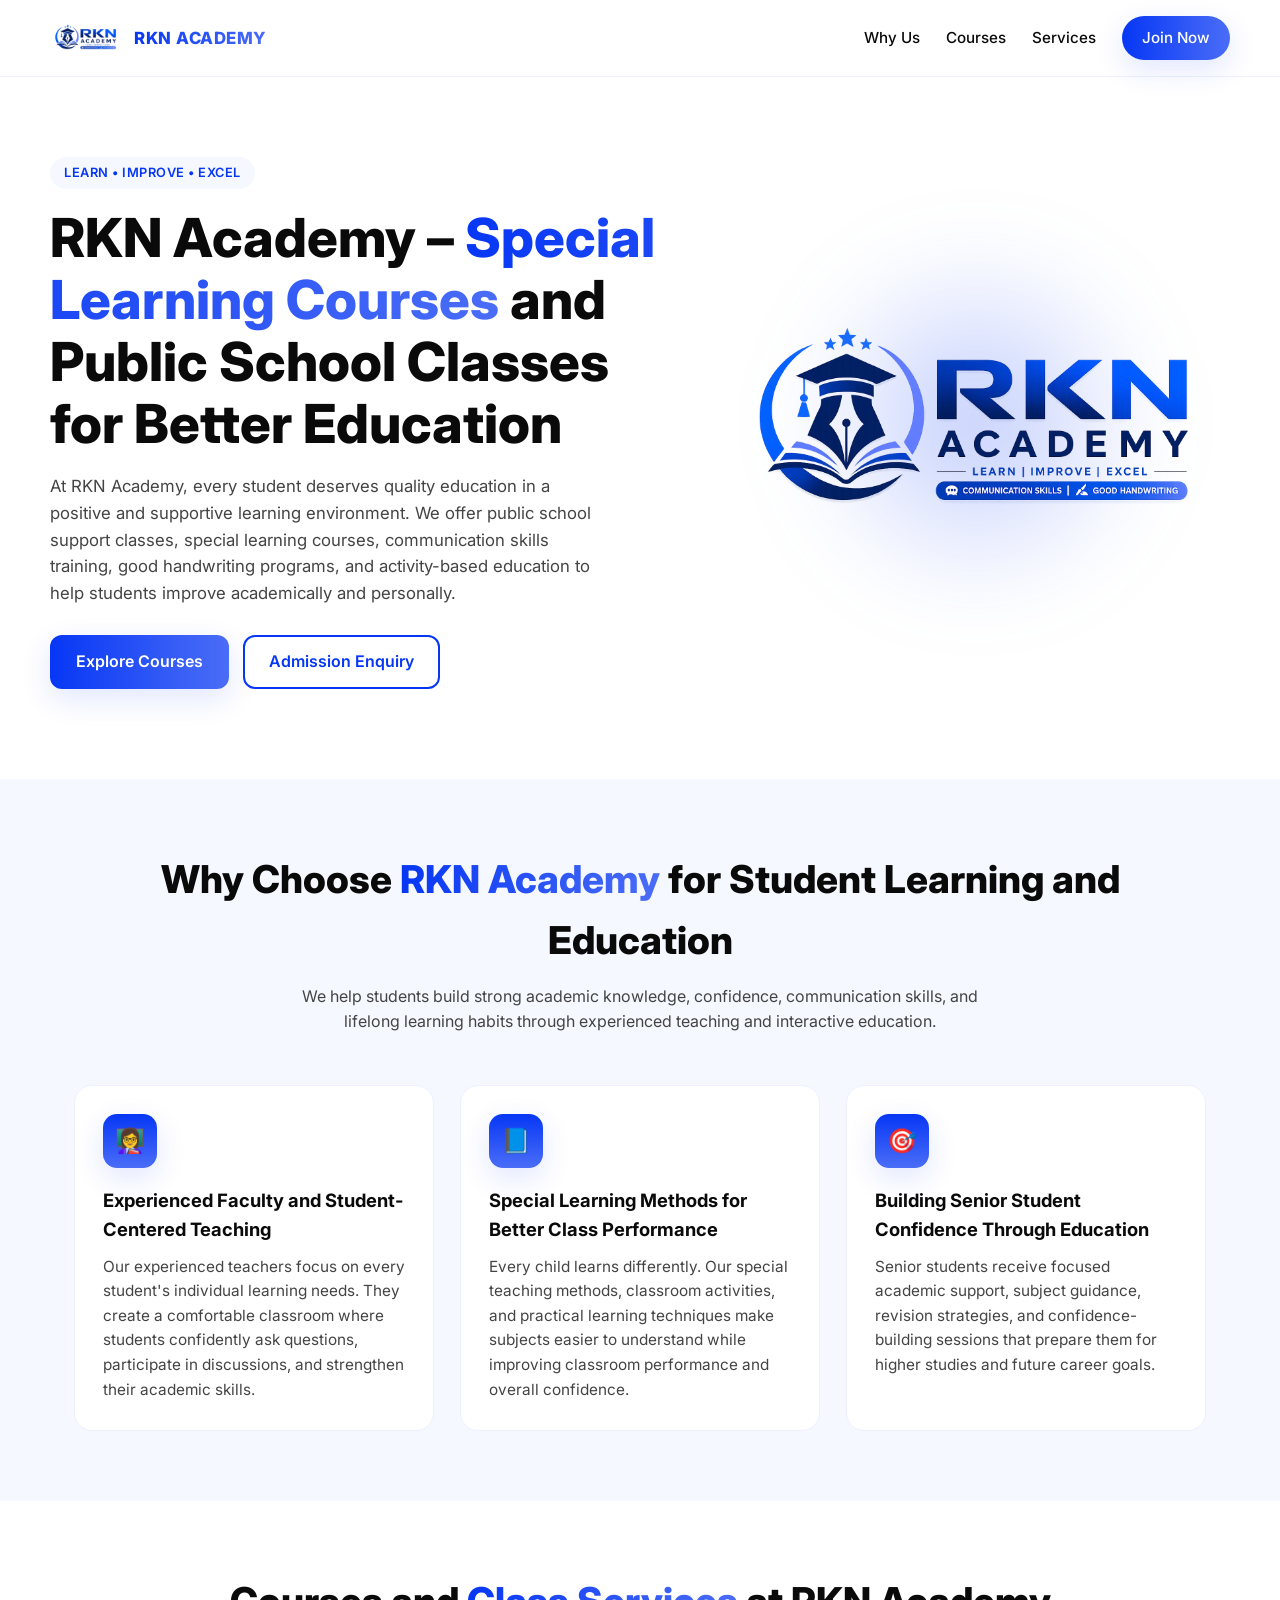
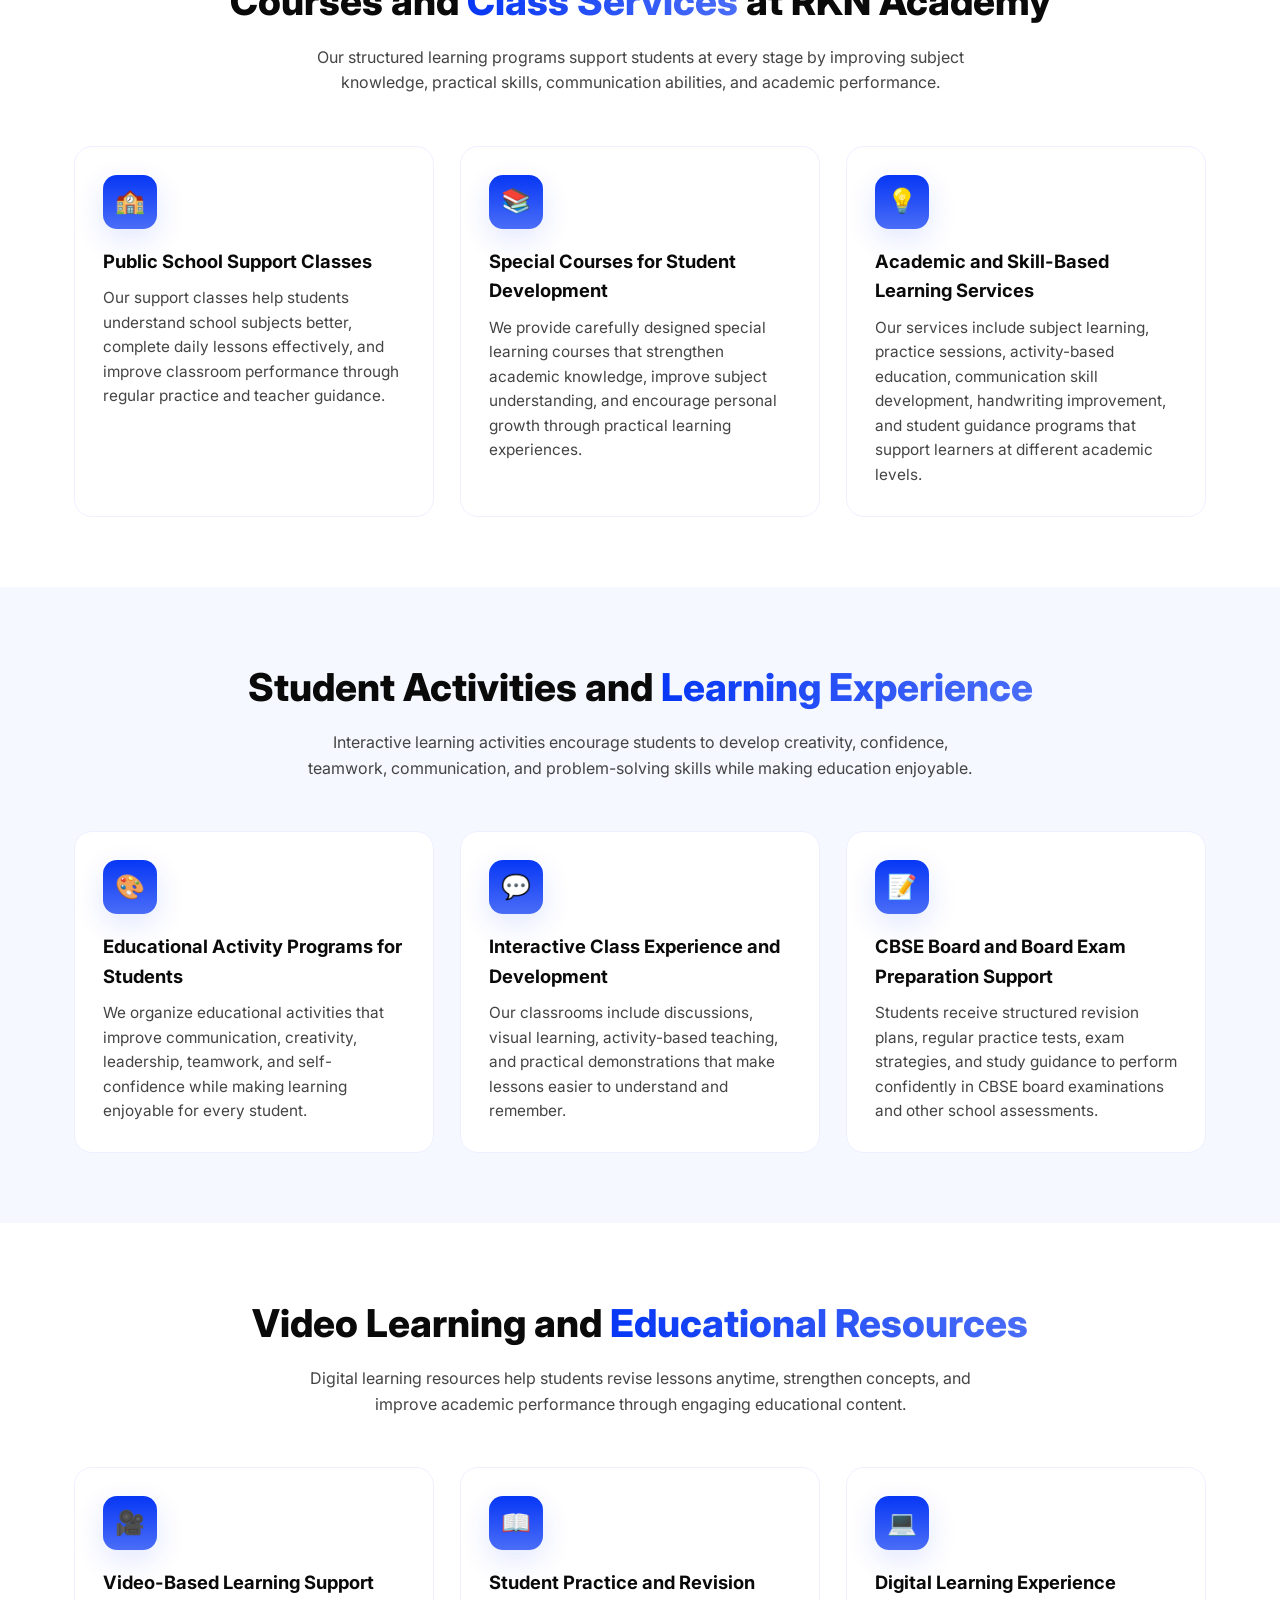
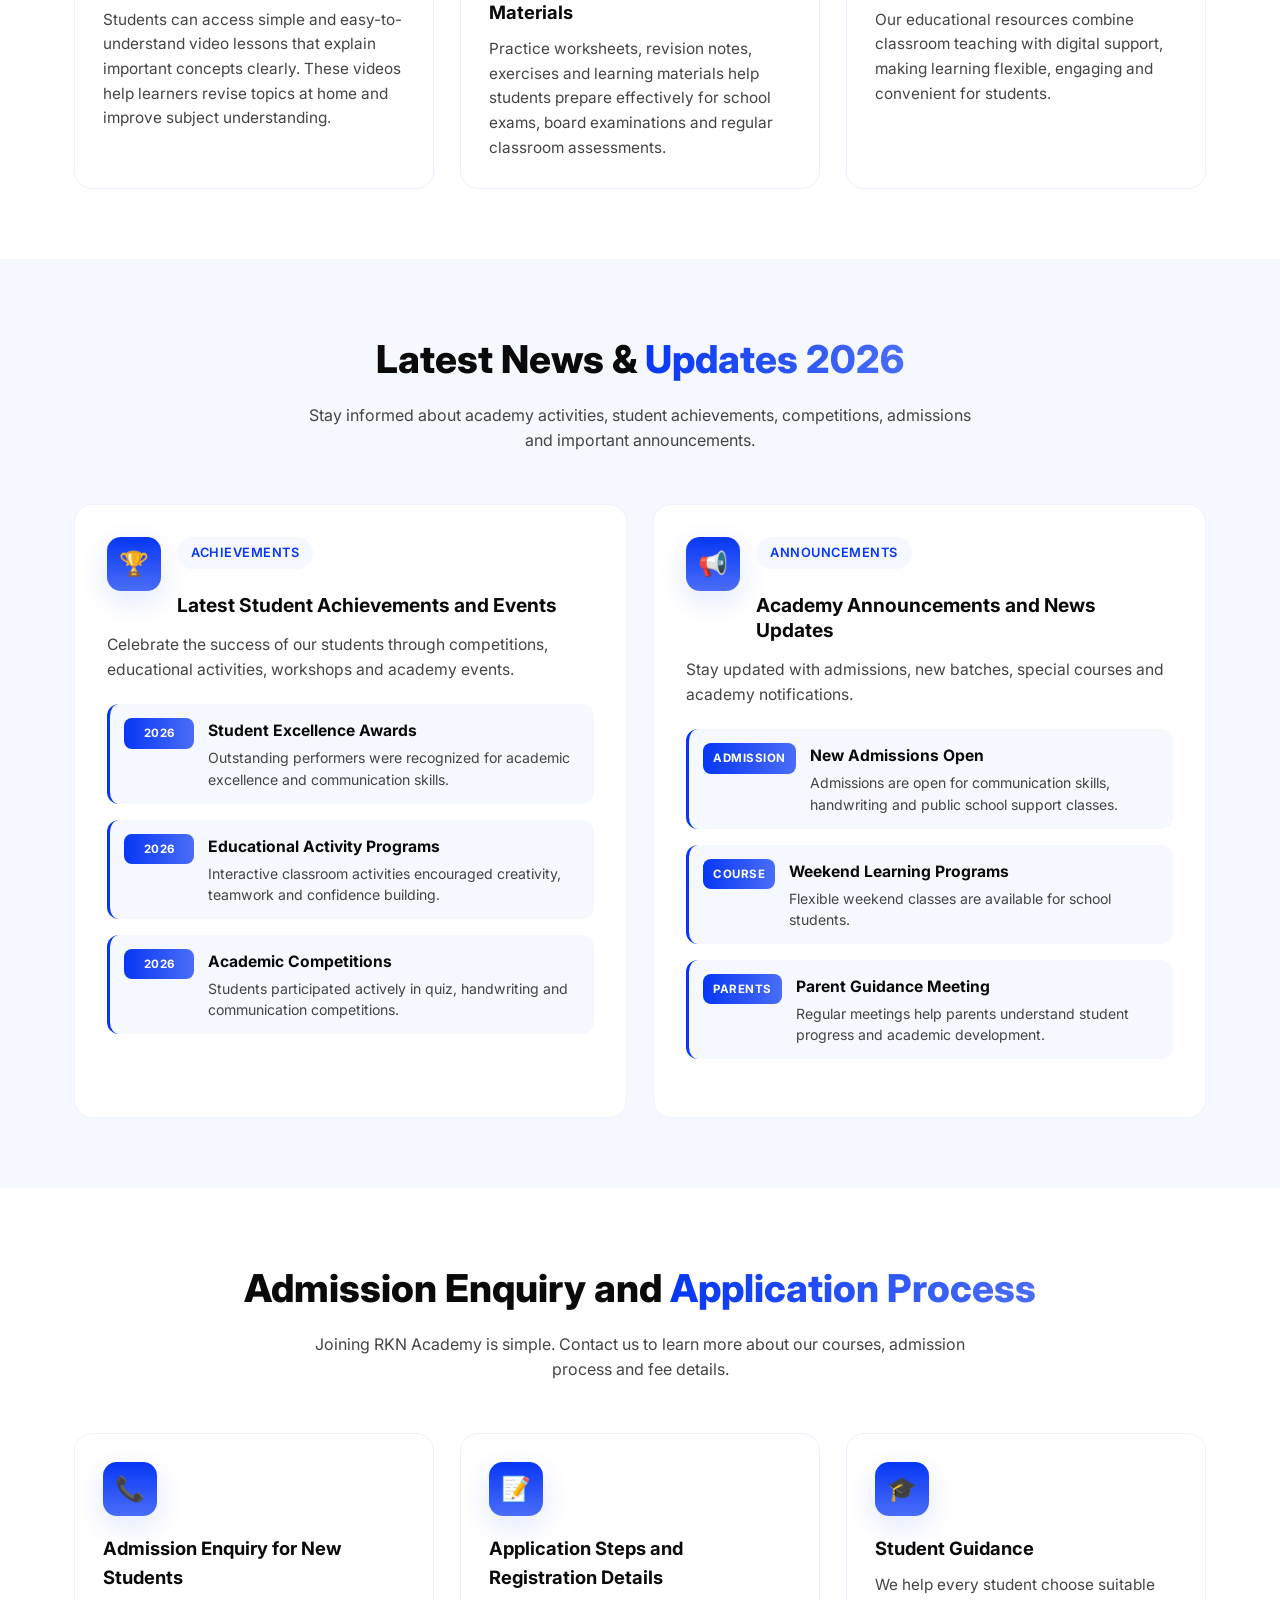
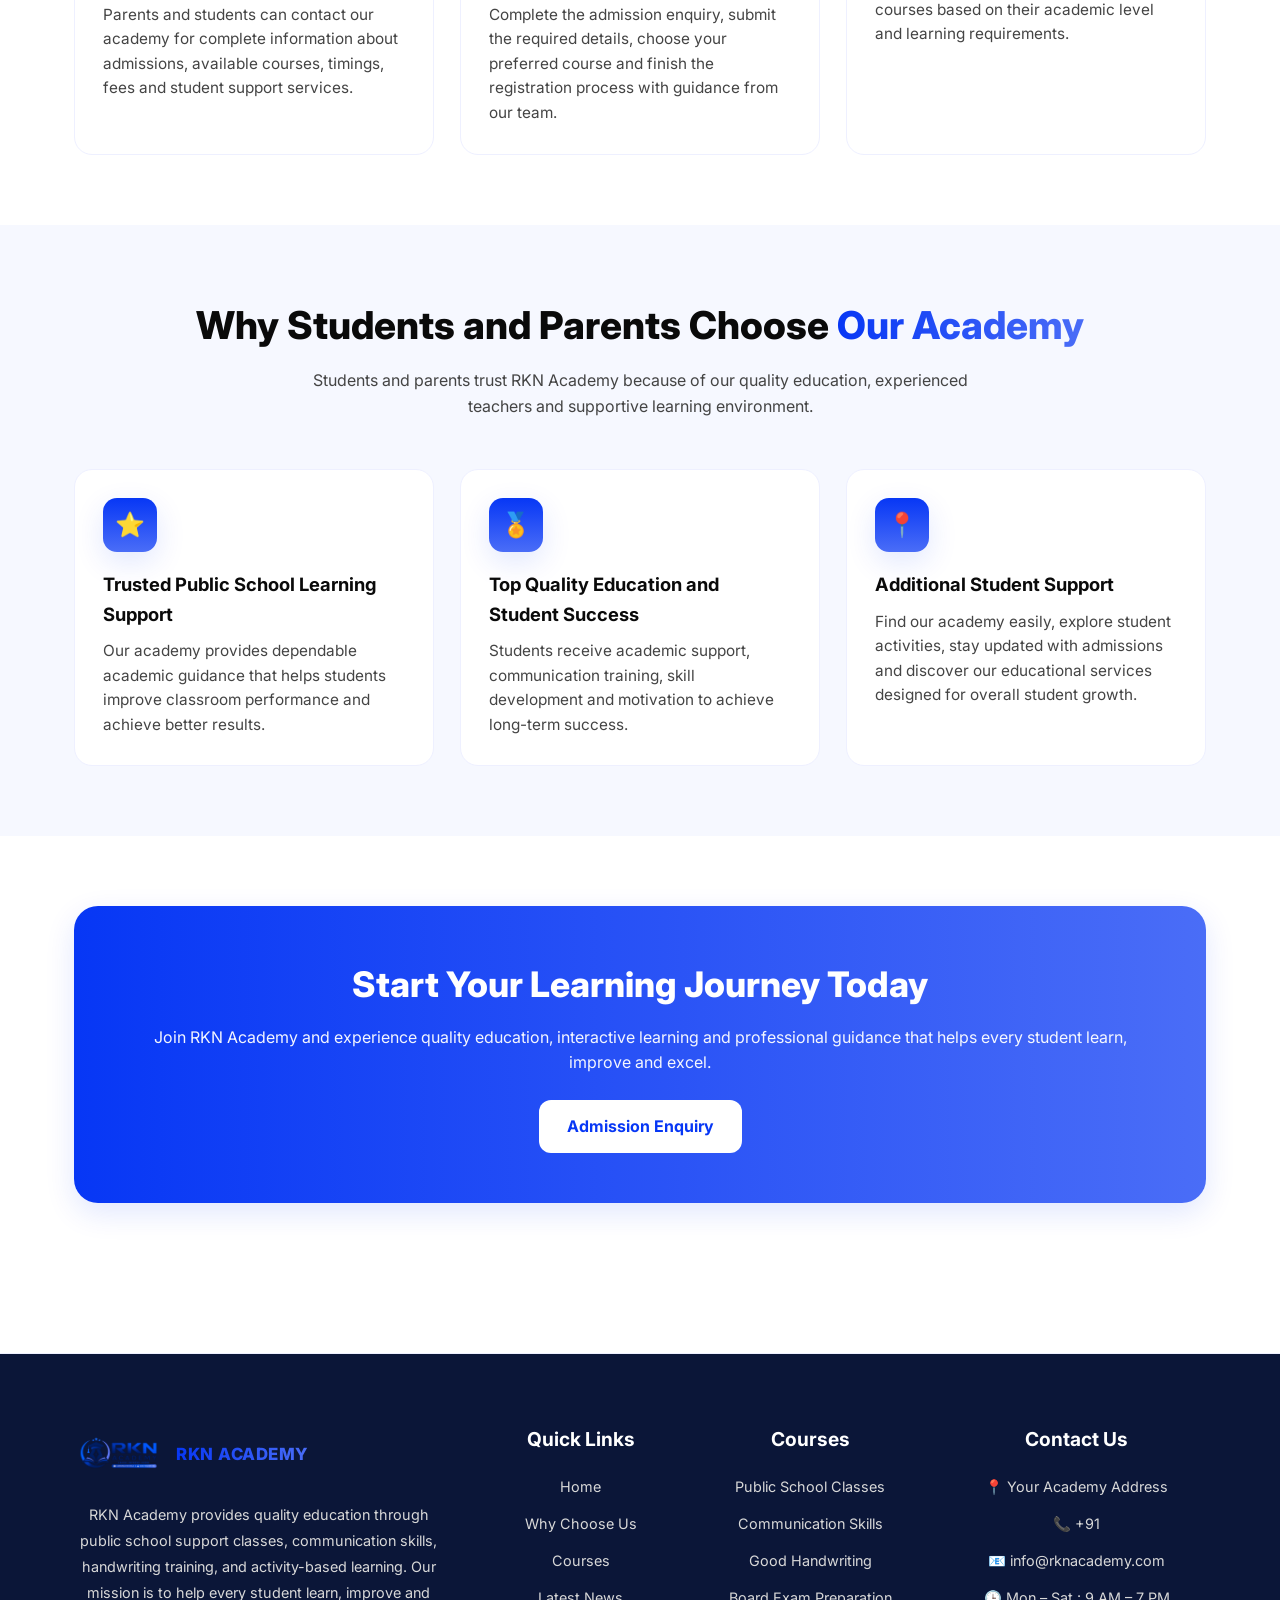
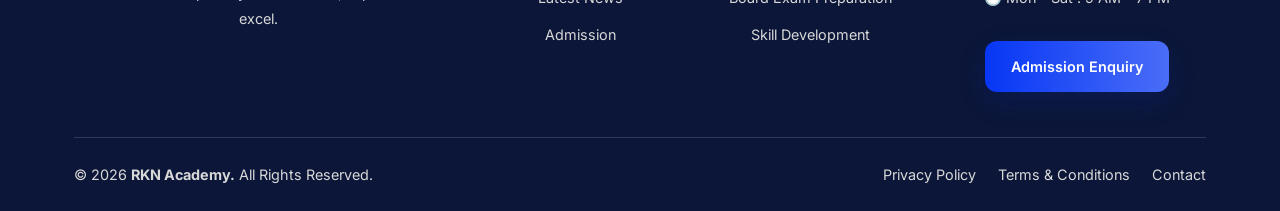
==== index.html @ 8decb478 "Add files via upload" ====
<!DOCTYPE html>
<html lang="en">
<head>
  <meta charset="UTF-8" />
  <meta name="viewport" content="width=device-width, initial-scale=1.0" />
  <title>RKN Academy — Best Communication Academy | Learn, Improve, Excel</title>
  <meta name="description" content="RKN Academy offers special learning courses, public school support classes, communication skills and good handwriting training to help students learn, improve and excel." />
  <link rel="preconnect" href="https://fonts.googleapis.com" />
  <meta name="google-site-verification" content="i8hMOaRVTRpOSPlkAuPSiB_lhGjz_-Q2syHdMTmytfI" />
  <link rel="preconnect" href="https://fonts.gstatic.com" crossorigin />
  <link href="https://fonts.googleapis.com/css2?family=Inter:wght@400;500;600;700;800&display=swap" rel="stylesheet" />
  <link rel="stylesheet" href="styles.css" />
</head>
<body>
  <!-- Navbar -->
  <header class="rkn-nav">
    <div class="rkn-container rkn-nav-inner">
      <a href="#top" class="rkn-brand">
        <img src="rkn-logo.png" alt="RKN Academy logo" />
        <span class="rkn-brand-text">RKN ACADEMY</span>
      </a>
      <nav class="rkn-nav-links" data-rkn-links>
        <a href="#why">Why Us</a>
        <a href="#courses">Courses</a>
        <a href="#services">Services</a>
        <a href="#contact" class="rkn-cta">Join Now</a>
      </nav>
      <button class="rkn-burger" data-rkn-burger aria-label="Menu">☰</button>
    </div>
  </header>

  <main id="top">

    <!-- Hero -->
    <section class="rkn-container rkn-hero">
        <div class="rkn-reveal">
            <span class="rkn-eyebrow">Learn • Improve • Excel</span>

            <h1>
                RKN Academy – <span class="rkn-grad">Special Learning Courses</span> and Public School Classes for Better Education
            </h1>

            <p>
                At RKN Academy, every student deserves quality education in a positive and supportive learning environment.
                We offer public school support classes, special learning courses, communication skills training, good
                handwriting programs, and activity-based education to help students improve academically and personally.
            </p>

            <div class="rkn-hero-actions">
                <a href="#courses" class="rkn-btn-primary">Explore Courses</a>

                <a href="#admission" class="rkn-btn-outline">
                    Admission Enquiry
                </a>
            </div>
        </div>

        <div class="rkn-hero-visual rkn-reveal">
            <div class="rkn-glow"></div>
            <img src="rkn-logo.png" alt="RKN Academy Logo">
        </div>
    </section>



    <!-- WHY CHOOSE -->
    <section id="why" class="rkn-section alt">

        <div class="rkn-container">

            <div class="rkn-section-head rkn-reveal">

                <h2>
                    Why Choose
                    <span class="rkn-grad">RKN Academy</span>
                    for Student Learning and Education
                </h2>

                <p>
                    We help students build strong academic knowledge, confidence, communication skills,
                    and lifelong learning habits through experienced teaching and interactive education.
                </p>

            </div>

            <div class="rkn-grid">

                <div class="rkn-card rkn-reveal">

                    <div class="rkn-icon">👩‍🏫</div>

                    <h3>Experienced Faculty and Student-Centered Teaching</h3>

                    <p>
                        Our experienced teachers focus on every student's individual learning needs.
                        They create a comfortable classroom where students confidently ask questions,
                        participate in discussions, and strengthen their academic skills.
                    </p>

                </div>



                <div class="rkn-card rkn-reveal">

                    <div class="rkn-icon">📘</div>

                    <h3>Special Learning Methods for Better Class Performance</h3>

                    <p>
                        Every child learns differently. Our special teaching methods, classroom activities,
                        and practical learning techniques make subjects easier to understand while improving
                        classroom performance and overall confidence.
                    </p>

                </div>



                <div class="rkn-card rkn-reveal">

                    <div class="rkn-icon">🎯</div>

                    <h3>Building Senior Student Confidence Through Education</h3>

                    <p>
                        Senior students receive focused academic support, subject guidance,
                        revision strategies, and confidence-building sessions that prepare them
                        for higher studies and future career goals.
                    </p>

                </div>

            </div>

        </div>

    </section>




    <!-- COURSES -->
    <section id="courses" class="rkn-section">

        <div class="rkn-container">

            <div class="rkn-section-head rkn-reveal">

                <h2>

                    Courses and
                    <span class="rkn-grad">Class Services</span>
                    at RKN Academy

                </h2>

                <p>
                    Our structured learning programs support students at every stage by improving
                    subject knowledge, practical skills, communication abilities, and academic performance.
                </p>

            </div>

            <div class="rkn-grid">

                <div class="rkn-card rkn-reveal">

                    <div class="rkn-icon">🏫</div>

                    <h3>Public School Support Classes</h3>

                    <p>
                        Our support classes help students understand school subjects better,
                        complete daily lessons effectively, and improve classroom performance
                        through regular practice and teacher guidance.
                    </p>

                </div>



                <div class="rkn-card rkn-reveal">

                    <div class="rkn-icon">📚</div>

                    <h3>Special Courses for Student Development</h3>

                    <p>
                        We provide carefully designed special learning courses that strengthen
                        academic knowledge, improve subject understanding, and encourage personal
                        growth through practical learning experiences.
                    </p>

                </div>



                <div class="rkn-card rkn-reveal">

                    <div class="rkn-icon">💡</div>

                    <h3>Academic and Skill-Based Learning Services</h3>

                    <p>
                        Our services include subject learning, practice sessions,
                        activity-based education, communication skill development,
                        handwriting improvement, and student guidance programs that
                        support learners at different academic levels.
                    </p>

                </div>

            </div>

        </div>

    </section>




    <!-- ACTIVITIES -->

    <section class="rkn-section alt">

        <div class="rkn-container">

            <div class="rkn-section-head rkn-reveal">

                <h2>

                    Student Activities and
                    <span class="rkn-grad">Learning Experience</span>

                </h2>

                <p>
                    Interactive learning activities encourage students to develop creativity,
                    confidence, teamwork, communication, and problem-solving skills while making
                    education enjoyable.
                </p>

            </div>

            <div class="rkn-grid">

                <div class="rkn-card rkn-reveal">

                    <div class="rkn-icon">🎨</div>

                    <h3>Educational Activity Programs for Students</h3>

                    <p>
                        We organize educational activities that improve communication,
                        creativity, leadership, teamwork, and self-confidence while making
                        learning enjoyable for every student.
                    </p>

                </div>



                <div class="rkn-card rkn-reveal">

                    <div class="rkn-icon">💬</div>

                    <h3>Interactive Class Experience and Development</h3>

                    <p>
                        Our classrooms include discussions, visual learning,
                        activity-based teaching, and practical demonstrations that
                        make lessons easier to understand and remember.
                    </p>

                </div>



                <div class="rkn-card rkn-reveal">

                    <div class="rkn-icon">📝</div>

                    <h3>CBSE Board and Board Exam Preparation Support</h3>

                    <p>
                        Students receive structured revision plans, regular practice tests,
                        exam strategies, and study guidance to perform confidently in CBSE
                        board examinations and other school assessments.
                    </p>

                </div>

            </div>

        </div>

    </section>

    <!-- =========================
VIDEO LEARNING
========================= -->

<section class="rkn-section">

    <div class="rkn-container">

        <div class="rkn-section-head rkn-reveal">

            <h2>
                Video Learning and
                <span class="rkn-grad">Educational Resources</span>
            </h2>

            <p>
                Digital learning resources help students revise lessons anytime,
                strengthen concepts, and improve academic performance through
                engaging educational content.
            </p>

        </div>

        <div class="rkn-grid">

            <div class="rkn-card rkn-reveal">

                <div class="rkn-icon">🎥</div>

                <h3>Video-Based Learning Support</h3>

                <p>
                    Students can access simple and easy-to-understand video lessons
                    that explain important concepts clearly. These videos help
                    learners revise topics at home and improve subject understanding.
                </p>

            </div>

            <div class="rkn-card rkn-reveal">

                <div class="rkn-icon">📖</div>

                <h3>Student Practice and Revision Materials</h3>

                <p>
                    Practice worksheets, revision notes, exercises and learning
                    materials help students prepare effectively for school exams,
                    board examinations and regular classroom assessments.
                </p>

            </div>

            <div class="rkn-card rkn-reveal">

                <div class="rkn-icon">💻</div>

                <h3>Digital Learning Experience</h3>

                <p>
                    Our educational resources combine classroom teaching with
                    digital support, making learning flexible, engaging and
                    convenient for students.
                </p>

            </div>

        </div>

    </div>

</section>



<!-- =========================
LATEST NEWS
========================= -->

<section id="news" class="rkn-section alt">

    <div class="rkn-container">

        <div class="rkn-section-head rkn-reveal">

            <h2>

                Latest News &
                <span class="rkn-grad">Updates 2026</span>

            </h2>

            <p>

                Stay informed about academy activities, student achievements,
                competitions, admissions and important announcements.

            </p>

        </div>

        <div class="rkn-news-wrap">

            <article class="rkn-news-block rkn-reveal">

                <div class="rkn-news-head">

                    <div class="rkn-icon">🏆</div>

                    <div>

                        <span class="rkn-eyebrow">Achievements</span>

                        <h3>Latest Student Achievements and Events</h3>

                    </div>

                </div>

                <p>

                    Celebrate the success of our students through competitions,
                    educational activities, workshops and academy events.

                </p>

                <ul class="rkn-news-list">

                    <li>

                        <span class="rkn-news-date">2026</span>

                        <div>

                            <h4>Student Excellence Awards</h4>

                            <p>
                                Outstanding performers were recognized for
                                academic excellence and communication skills.
                            </p>

                        </div>

                    </li>

                    <li>

                        <span class="rkn-news-date">2026</span>

                        <div>

                            <h4>Educational Activity Programs</h4>

                            <p>
                                Interactive classroom activities encouraged
                                creativity, teamwork and confidence building.
                            </p>

                        </div>

                    </li>

                    <li>

                        <span class="rkn-news-date">2026</span>

                        <div>

                            <h4>Academic Competitions</h4>

                            <p>
                                Students participated actively in quiz,
                                handwriting and communication competitions.
                            </p>

                        </div>

                    </li>

                </ul>

            </article>



            <article class="rkn-news-block rkn-reveal">

                <div class="rkn-news-head">

                    <div class="rkn-icon">📢</div>

                    <div>

                        <span class="rkn-eyebrow">Announcements</span>

                        <h3>Academy Announcements and News Updates</h3>

                    </div>

                </div>

                <p>

                    Stay updated with admissions, new batches,
                    special courses and academy notifications.

                </p>

                <ul class="rkn-news-list">

                    <li>

                        <span class="rkn-news-tag">Admission</span>

                        <div>

                            <h4>New Admissions Open</h4>

                            <p>
                                Admissions are open for communication skills,
                                handwriting and public school support classes.
                            </p>

                        </div>

                    </li>

                    <li>

                        <span class="rkn-news-tag">Course</span>

                        <div>

                            <h4>Weekend Learning Programs</h4>

                            <p>
                                Flexible weekend classes are available for
                                school students.
                            </p>

                        </div>

                    </li>

                    <li>

                        <span class="rkn-news-tag">Parents</span>

                        <div>

                            <h4>Parent Guidance Meeting</h4>

                            <p>
                                Regular meetings help parents understand
                                student progress and academic development.
                            </p>

                        </div>

                    </li>

                </ul>

            </article>

        </div>

    </div>

</section>



<!-- =========================
ADMISSION
========================= -->

<section id="admission" class="rkn-section">

    <div class="rkn-container">

        <div class="rkn-section-head rkn-reveal">

            <h2>

                Admission Enquiry and
                <span class="rkn-grad">Application Process</span>

            </h2>

            <p>

                Joining RKN Academy is simple. Contact us to learn more
                about our courses, admission process and fee details.

            </p>

        </div>

        <div class="rkn-grid">

            <div class="rkn-card rkn-reveal">

                <div class="rkn-icon">📞</div>

                <h3>Admission Enquiry for New Students</h3>

                <p>

                    Parents and students can contact our academy for
                    complete information about admissions, available
                    courses, timings, fees and student support services.

                </p>

            </div>



            <div class="rkn-card rkn-reveal">

                <div class="rkn-icon">📝</div>

                <h3>Application Steps and Registration Details</h3>

                <p>

                    Complete the admission enquiry, submit the required
                    details, choose your preferred course and finish the
                    registration process with guidance from our team.

                </p>

            </div>



            <div class="rkn-card rkn-reveal">

                <div class="rkn-icon">🎓</div>

                <h3>Student Guidance</h3>

                <p>

                    We help every student choose suitable courses based
                    on their academic level and learning requirements.

                </p>

            </div>

        </div>

    </div>

</section>



<!-- =========================
WHY PARENTS CHOOSE US
========================= -->

<section class="rkn-section alt">

<div class="rkn-container">

<div class="rkn-section-head rkn-reveal">

<h2>

Why Students and Parents Choose

<span class="rkn-grad">Our Academy</span>

</h2>

<p>

Students and parents trust RKN Academy because of our quality
education, experienced teachers and supportive learning environment.

</p>

</div>

<div class="rkn-grid">

<div class="rkn-card rkn-reveal">

<div class="rkn-icon">⭐</div>

<h3>Trusted Public School Learning Support</h3>

<p>

Our academy provides dependable academic guidance that helps
students improve classroom performance and achieve better results.

</p>

</div>



<div class="rkn-card rkn-reveal">

<div class="rkn-icon">🏅</div>

<h3>Top Quality Education and Student Success</h3>

<p>

Students receive academic support, communication training,
skill development and motivation to achieve long-term success.

</p>

</div>



<div class="rkn-card rkn-reveal">

<div class="rkn-icon">📍</div>

<h3>Additional Student Support</h3>

<p>

Find our academy easily, explore student activities,
stay updated with admissions and discover our educational
services designed for overall student growth.

</p>

</div>

</div>

</div>

</section>



<!-- CTA -->

<section class="rkn-section">

<div class="rkn-container">

<div class="rkn-cta-band rkn-reveal">

<h2>

Start Your Learning Journey Today

</h2>

<p>

Join RKN Academy and experience quality education,
interactive learning and professional guidance that
helps every student learn, improve and excel.

</p>

<a href="#contact" class="rkn-btn-light">

Admission Enquiry

</a>

</div>

</div>

</section><!-- =========================
Professional Footer
========================= -->

<footer class="rkn-footer">

    <div class="rkn-container">

        <div class="rkn-footer-top">

            <!-- About -->

            <div class="rkn-footer-col">

                <div class="rkn-brand">

                    <img src="rkn-logo.png" alt="RKN Academy Logo">

                    <span class="rkn-brand-text">RKN ACADEMY</span>

                </div>

                <p>
                    RKN Academy provides quality education through public school
                    support classes, communication skills, handwriting training,
                    and activity-based learning. Our mission is to help every
                    student learn, improve and excel.
                </p>

            </div>



            <!-- Quick Links -->

            <div class="rkn-footer-col">

                <h3>Quick Links</h3>

                <ul>

                    <li><a href="#top">Home</a></li>

                    <li><a href="#why">Why Choose Us</a></li>

                    <li><a href="#courses">Courses</a></li>

                    <li><a href="#news">Latest News</a></li>

                    <li><a href="#admission">Admission</a></li>

                </ul>

            </div>



            <!-- Courses -->

            <div class="rkn-footer-col">

                <h3>Courses</h3>

                <ul>

                    <li>Public School Classes</li>

                    <li>Communication Skills</li>

                    <li>Good Handwriting</li>

                    <li>Board Exam Preparation</li>

                    <li>Skill Development</li>

                </ul>

            </div>



            <!-- Contact -->

            <div class="rkn-footer-col">

                <h3>Contact Us</h3>

                <ul>

                    <li>📍 Your Academy Address</li>

                    <li>📞 +91 </li>

                    <li>📧 info@rknacademy.com</li>

                    <li>🕒 Mon – Sat : 9 AM – 7 PM</li>

                </ul>

                <a href="#admission" class="rkn-btn-primary">
                    Admission Enquiry
                </a>

            </div>

        </div>

        <hr class="rkn-footer-line">

        <div class="rkn-footer-bottom">

            <p>
                © <span id="year"></span> <strong>RKN Academy.</strong>
                All Rights Reserved.
            </p>

            <div class="rkn-footer-links">

                <a href="#">Privacy Policy</a>

                <a href="#">Terms & Conditions</a>

                <a href="#">Contact</a>

            </div>

        </div>

    </div>

</footer>

<script src="script.js"></script>
</body>
</html>
---- styles.css ----
/* RKN Academy — Homepage styles */
:root {
  --rkn-blue-1: #0737f5;
  --rkn-blue-2: #4a6df7;
  --rkn-gradient-v: linear-gradient(to bottom, #0737f5, #4a6df7);
  --rkn-gradient-h: linear-gradient(to right, #0737f5, #4a6df7);
  --rkn-text: #0a0a0a;
  --rkn-muted: #444;
  --rkn-bg: #ffffff;
  --rkn-surface: #f6f8ff;
  --rkn-shadow: 0 10px 30px rgba(7, 55, 245, 0.12);
}

* { box-sizing: border-box; margin: 0; padding: 0; }

html, body {
  background: var(--rkn-bg);
  color: var(--rkn-text);
  font-family: 'Inter', system-ui, -apple-system, Segoe UI, Roboto, sans-serif;
  line-height: 1.6;
  scroll-behavior: smooth;
}

a { color: inherit; text-decoration: none; }
img { max-width: 100%; display: block; }

.rkn-container {
  width: 100%;
  max-width: 1180px;
  margin: 0 auto;
  padding: 0 24px;
}

/* Navbar */
.rkn-nav {
  position: sticky;
  top: 0;
  z-index: 50;
  background: rgba(255, 255, 255, 0.92);
  backdrop-filter: saturate(140%) blur(10px);
  border-bottom: 1px solid #eef0ff;
}
.rkn-nav-inner {
  display: flex;
  align-items: center;
  justify-content: space-between;
  padding: 14px 0;
}
.rkn-brand { display: flex; align-items: center; gap: 12px; }
.rkn-brand img { height: 48px; width: auto; }
.rkn-brand-text {
  font-weight: 800;
  font-size: 1.05rem;
  background: var(--rkn-gradient-h);
  -webkit-background-clip: text;
  background-clip: text;
  color: transparent;
  letter-spacing: 0.5px;
}
.rkn-nav-links { display: flex; gap: 26px; align-items: center; }
.rkn-nav-links a {
  font-weight: 500;
  color: var(--rkn-text);
  font-size: 0.95rem;
  transition: color 0.2s;
}
.rkn-nav-links a:hover { color: var(--rkn-blue-1); }
.rkn-cta {
  background: var(--rkn-gradient-h);
  color: #fff !important;
  padding: 10px 20px;
  border-radius: 999px;
  font-weight: 600;
  font-size: 0.9rem;
  box-shadow: var(--rkn-shadow);
  transition: transform 0.2s;
}
.rkn-cta:hover { transform: translateY(-2px); color: #fff !important; }
.rkn-burger { display: none; background: none; border: 0; cursor: pointer; font-size: 1.6rem; color: var(--rkn-blue-1); }

/* Hero */
.rkn-hero {
  padding: 80px 0 90px;
  display: grid;
  grid-template-columns: 1.1fr 0.9fr;
  gap: 50px;
  align-items: center;
}
.rkn-eyebrow {
  display: inline-block;
  background: var(--rkn-surface);
  color: var(--rkn-blue-1);
  font-weight: 600;
  font-size: 0.8rem;
  padding: 6px 14px;
  border-radius: 999px;
  margin-bottom: 18px;
  letter-spacing: 0.5px;
  text-transform: uppercase;
}
.rkn-hero h1 {
  font-size: clamp(2rem, 4.2vw, 3.4rem);
  line-height: 1.15;
  font-weight: 800;
  color: var(--rkn-text);
  margin-bottom: 18px;
}
.rkn-hero h1 .rkn-grad {
  background: var(--rkn-gradient-h);
  -webkit-background-clip: text;
  background-clip: text;
  color: transparent;
}
.rkn-hero p {
  color: var(--rkn-muted);
  font-size: 1.05rem;
  margin-bottom: 28px;
  max-width: 560px;
}
.rkn-hero-actions { display: flex; gap: 14px; flex-wrap: wrap; }
.rkn-btn-primary {
  background: var(--rkn-gradient-h);
  color: #fff;
  padding: 14px 26px;
  border-radius: 12px;
  font-weight: 600;
  box-shadow: var(--rkn-shadow);
  transition: transform 0.2s;
  border: 0; cursor: pointer;
}
.rkn-btn-primary:hover { transform: translateY(-2px); }
.rkn-btn-outline {
  border: 2px solid var(--rkn-blue-1);
  color: var(--rkn-blue-1);
  padding: 12px 24px;
  border-radius: 12px;
  font-weight: 600;
  background: #fff;
  transition: all 0.2s;
  cursor: pointer;
}
.rkn-btn-outline:hover { background: var(--rkn-blue-1); color: #fff; }

.rkn-hero-visual {
  position: relative;
  display: flex; justify-content: center; align-items: center;
}
.rkn-hero-visual .rkn-glow {
  position: absolute;
  inset: 0;
  background: radial-gradient(circle at center, rgba(74,109,247,0.35), transparent 60%);
  filter: blur(40px);
}
.rkn-hero-visual img {
  position: relative;
  max-width: 100%;
  /* animation: rkn-float 6s ease-in-out infinite; */
}

@keyframes rkn-float {
  0%, 100% { transform: translateY(0); }
  50% { transform: translateY(-12px); }
}

/* Section */
.rkn-section { padding: 70px 0; }
.rkn-section.alt { background: var(--rkn-surface); }
.rkn-section-head { text-align: center; margin-bottom: 50px; }
.rkn-section-head h2 {
  font-size: clamp(1.7rem, 3vw, 2.4rem);
  font-weight: 800;
  margin-bottom: 12px;
  color: var(--rkn-text);
}
.rkn-section-head h2 .rkn-grad {
  background: var(--rkn-gradient-h);
  -webkit-background-clip: text;
  background-clip: text;
  color: transparent;
}
.rkn-section-head p {
  color: var(--rkn-muted);
  max-width: 680px;
  margin: 0 auto;
}

/* Card grid */
.rkn-grid {
  display: grid;
  grid-template-columns: repeat(3, 1fr);
  gap: 26px;
}
.rkn-card {
  background: #fff;
  border: 1px solid #eef0ff;
  border-radius: 18px;
  padding: 28px;
  transition: transform 0.3s, box-shadow 0.3s, border-color 0.3s;
  position: relative;
  overflow: hidden;
}
.rkn-card::before {
  content: "";
  position: absolute;
  top: 0; left: 0; right: 0;
  height: 4px;
  background: var(--rkn-gradient-h);
  transform: scaleX(0);
  transform-origin: left;
  transition: transform 0.35s;
}
.rkn-card:hover { transform: translateY(-6px); box-shadow: var(--rkn-shadow); border-color: #c9d3ff; }
.rkn-card:hover::before { transform: scaleX(1); }

.rkn-icon {
  width: 54px; height: 54px;
  border-radius: 14px;
  background: var(--rkn-gradient-v);
  color: #fff;
  display: flex; align-items: center; justify-content: center;
  font-size: 1.5rem;
  margin-bottom: 18px;
  box-shadow: var(--rkn-shadow);
}
.rkn-card h3 { font-size: 1.15rem; font-weight: 700; margin-bottom: 10px; color: var(--rkn-text); }
.rkn-card p { color: var(--rkn-muted); font-size: 0.96rem; }

/* CTA band */
.rkn-cta-band {
  background: var(--rkn-gradient-h);
  color: #fff;
  border-radius: 24px;
  padding: 50px;
  text-align: center;
  box-shadow: var(--rkn-shadow);
}
.rkn-cta-band h2 { font-size: clamp(1.6rem, 3vw, 2.2rem); font-weight: 800; margin-bottom: 12px; }
.rkn-cta-band p { opacity: 0.95; margin-bottom: 24px; }
.rkn-cta-band .rkn-btn-light {
  background: #fff;
  color: var(--rkn-blue-1);
  font-weight: 700;
  padding: 14px 28px;
  border-radius: 12px;
  display: inline-block;
  transition: transform 0.2s;
}
.rkn-cta-band .rkn-btn-light:hover { transform: translateY(-2px); }

/* Footer */
.rkn-footer {
  padding: 36px 0;
  text-align: center;
  border-top: 1px solid #eef0ff;
  color: var(--rkn-muted);
  font-size: 0.9rem;
}
.rkn-footer .rkn-grad {
  background: var(--rkn-gradient-h);
  -webkit-background-clip: text;
  background-clip: text;
  color: transparent;
  font-weight: 700;
}

/* Reveal animation */
.rkn-reveal { opacity: 0; transform: translateY(24px); transition: opacity 0.7s ease, transform 0.7s ease; }
.rkn-reveal.is-visible { opacity: 1; transform: none; }

/* Responsive */
@media (max-width: 900px) {
  .rkn-hero { grid-template-columns: 1fr; padding: 60px 0; text-align: center; }
  .rkn-hero p { margin-left: auto; margin-right: auto; }
  .rkn-hero-actions { justify-content: center; }
  .rkn-grid { grid-template-columns: 1fr 1fr; }
  .rkn-nav-links { display: none; }
  .rkn-nav-links.open {
    display: flex; flex-direction: column; position: absolute;
    top: 100%; left: 0; right: 0; background: #fff; padding: 20px; gap: 16px;
    border-bottom: 1px solid #eef0ff;
  }
  .rkn-burger { display: block; }
}
@media (max-width: 600px) {
  .rkn-grid { grid-template-columns: 1fr; }
  .rkn-cta-band { padding: 36px 22px; }
}

/* RKN Academy — News & Announcements section
   Uses existing tokens from styles.css (--rkn-*). Append to your styles.css. */

.rkn-news-wrap {
  display: grid;
  grid-template-columns: 1fr 1fr;
  gap: 26px;
}

.rkn-news-block {
  background: #fff;
  border: 1px solid #eef0ff;
  border-radius: 18px;
  padding: 32px;
  transition: transform 0.3s, box-shadow 0.3s, border-color 0.3s;
  position: relative;
  overflow: hidden;
  display: flex;
  flex-direction: column;
}
.rkn-news-block::before {
  content: "";
  position: absolute;
  top: 0; left: 0; right: 0;
  height: 4px;
  background: var(--rkn-gradient-h);
  transform: scaleX(0);
  transform-origin: left;
  transition: transform 0.35s;
}
.rkn-news-block:hover {
  transform: translateY(-6px);
  box-shadow: var(--rkn-shadow);
  border-color: #c9d3ff;
}
.rkn-news-block:hover::before { transform: scaleX(1); }

.rkn-news-head {
  display: flex;
  gap: 16px;
  align-items: flex-start;
  margin-bottom: 14px;
}
.rkn-news-head .rkn-icon { flex-shrink: 0; margin-bottom: 0; }
.rkn-news-head h3 {
  font-size: 1.2rem;
  font-weight: 700;
  color: var(--rkn-text);
  margin-top: 6px;
  line-height: 1.3;
}
.rkn-news-block > p {
  color: var(--rkn-muted);
  font-size: 0.98rem;
  margin-bottom: 22px;
}

.rkn-news-list {
  list-style: none;
  padding: 0;
  margin: 0 0 26px 0;
  display: flex;
  flex-direction: column;
  gap: 16px;
  flex: 1;
}
.rkn-news-list li {
  display: flex;
  gap: 14px;
  align-items: flex-start;
  padding: 14px;
  background: var(--rkn-surface);
  border-radius: 12px;
  border-left: 3px solid var(--rkn-blue-1);
  transition: transform 0.2s, background 0.2s;
}
.rkn-news-list li:hover {
  transform: translateX(4px);
  background: #eef2ff;
}
.rkn-news-list h4 {
  font-size: 0.98rem;
  font-weight: 700;
  color: var(--rkn-text);
  margin-bottom: 4px;
}
.rkn-news-list p {
  font-size: 0.88rem;
  color: var(--rkn-muted);
  line-height: 1.5;
}

.rkn-news-date,
.rkn-news-tag {
  display: inline-block;
  flex-shrink: 0;
  background: var(--rkn-gradient-h);
  color: #fff;
  font-weight: 700;
  font-size: 0.72rem;
  letter-spacing: 0.5px;
  text-transform: uppercase;
  padding: 6px 10px;
  border-radius: 8px;
  min-width: 70px;
  text-align: center;
}

.rkn-news-btn {
  align-self: flex-start;
  margin-top: auto;
}

@media (max-width: 900px) {
  .rkn-news-wrap { grid-template-columns: 1fr; }
}
@media (max-width: 600px) {
  .rkn-news-block { padding: 24px; }
  .rkn-news-list li { flex-direction: column; gap: 8px; }
  .rkn-news-date, .rkn-news-tag { align-self: flex-start; }
}

/* ===========================
Professional Footer
=========================== */

.rkn-footer{
    background:#0b1638;
    color:#fff;
    padding:70px 0 25px;
    margin-top:80px;
}

.rkn-footer-top{
    display:grid;
    grid-template-columns:2fr 1fr 1fr 1.4fr;
    gap:45px;
}

.rkn-footer-col h3{
    margin-bottom:20px;
    font-size:1.2rem;
    color:#fff;
}

.rkn-footer-col p{
    color:#d8d8d8;
    margin-top:18px;
    line-height:1.8;
}

.rkn-footer-col ul{
    list-style:none;
    padding:0;
}

.rkn-footer-col ul li{
    margin-bottom:14px;
    color:#d8d8d8;
}

.rkn-footer-col ul li a{
    color:#d8d8d8;
    transition:.3s;
}

.rkn-footer-col ul li a:hover{
    color:#fff;
    padding-left:6px;
}

.rkn-footer .rkn-brand{
    margin-bottom:15px;
}

.rkn-footer .rkn-brand img{
    height:60px;
}

.rkn-footer-line{
    border:none;
    height:1px;
    background:rgba(255,255,255,.15);
    margin:45px 0 25px;
}

.rkn-footer-bottom{
    display:flex;
    justify-content:space-between;
    align-items:center;
    gap:20px;
    flex-wrap:wrap;
}

.rkn-footer-bottom p{
    color:#d8d8d8;
}

.rkn-footer-links{
    display:flex;
    gap:22px;
    flex-wrap:wrap;
}

.rkn-footer-links a{
    color:#d8d8d8;
    transition:.3s;
}

.rkn-footer-links a:hover{
    color:#fff;
}

.rkn-footer .rkn-btn-primary{
    display:inline-block;
    margin-top:18px;
}

/* Tablet */

@media(max-width:992px){

.rkn-footer-top{

grid-template-columns:1fr 1fr;

}

}

/* Mobile */

@media(max-width:768px){

.rkn-footer{

text-align:center;

}

.rkn-footer-top{

grid-template-columns:1fr;

}

.rkn-footer .rkn-brand{

justify-content:center;

}

.rkn-footer-bottom{

flex-direction:column;

}

.rkn-footer-links{

justify-content:center;

}

}
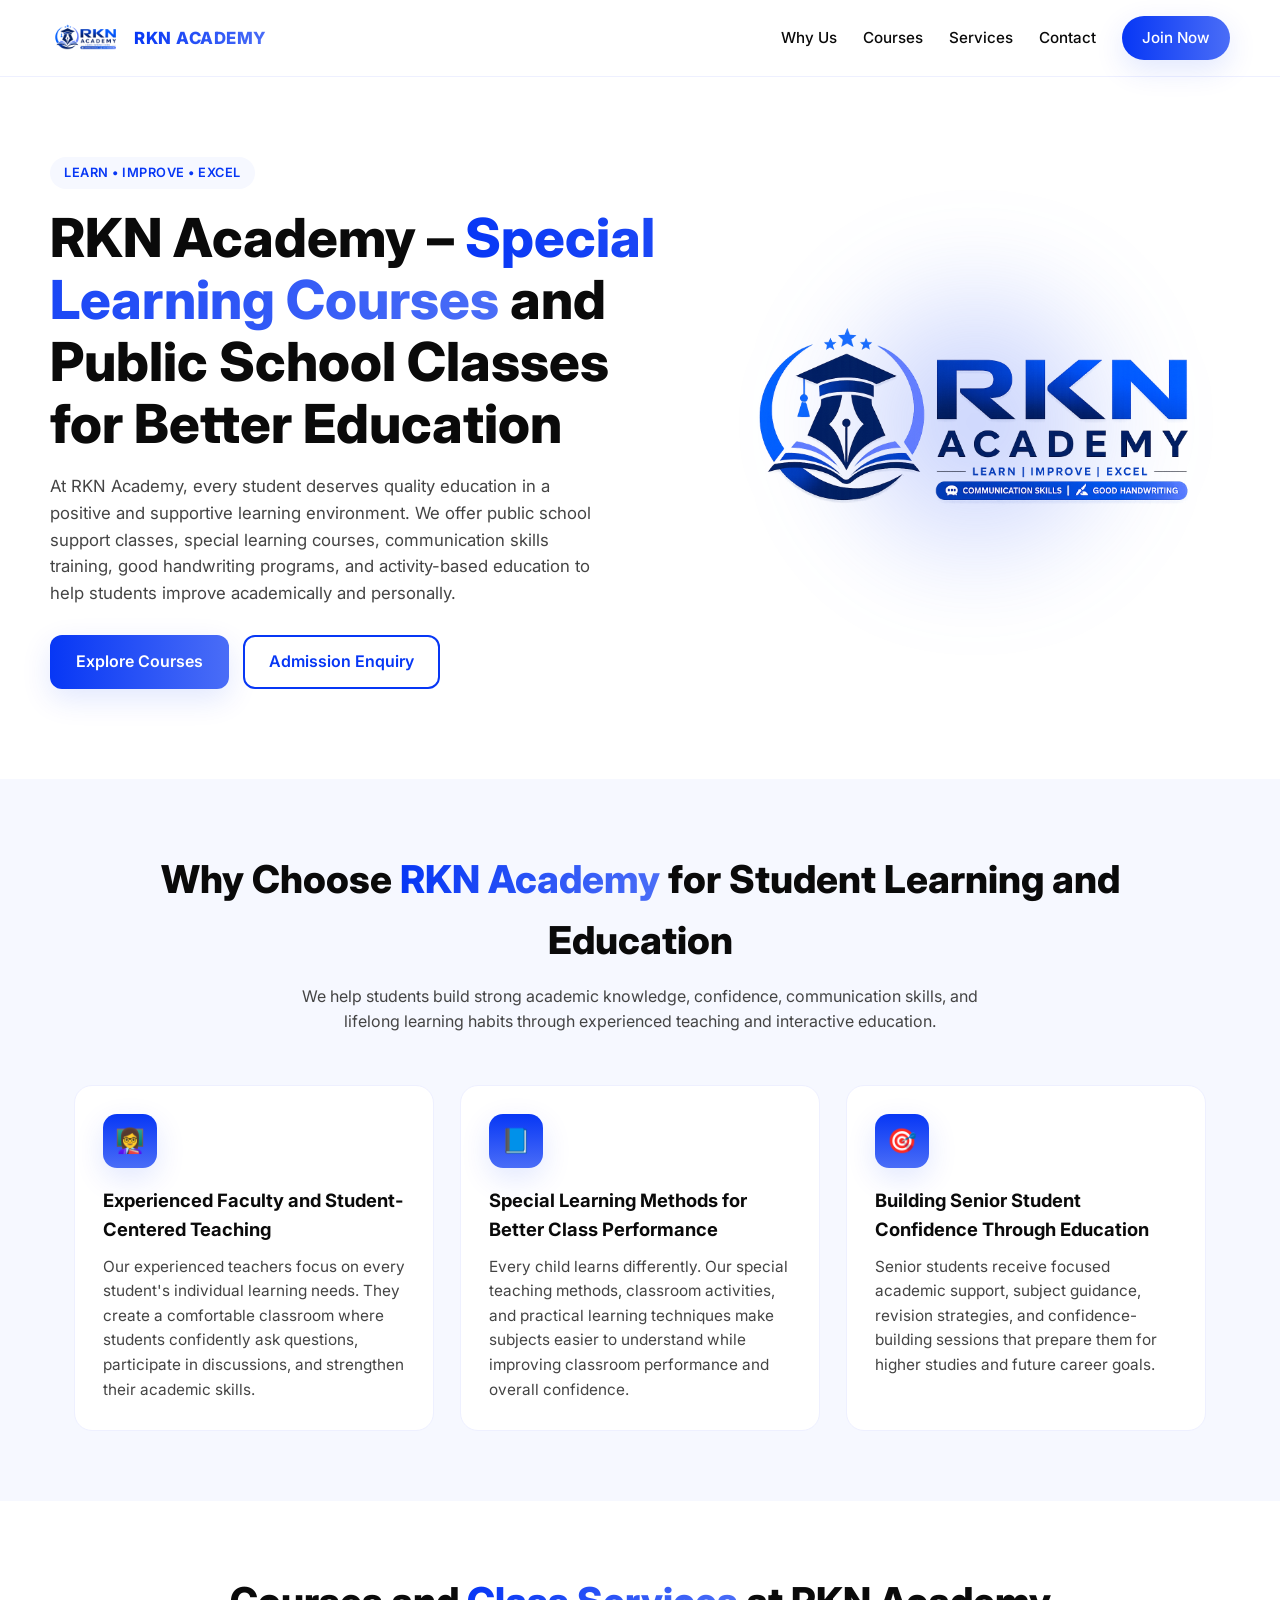
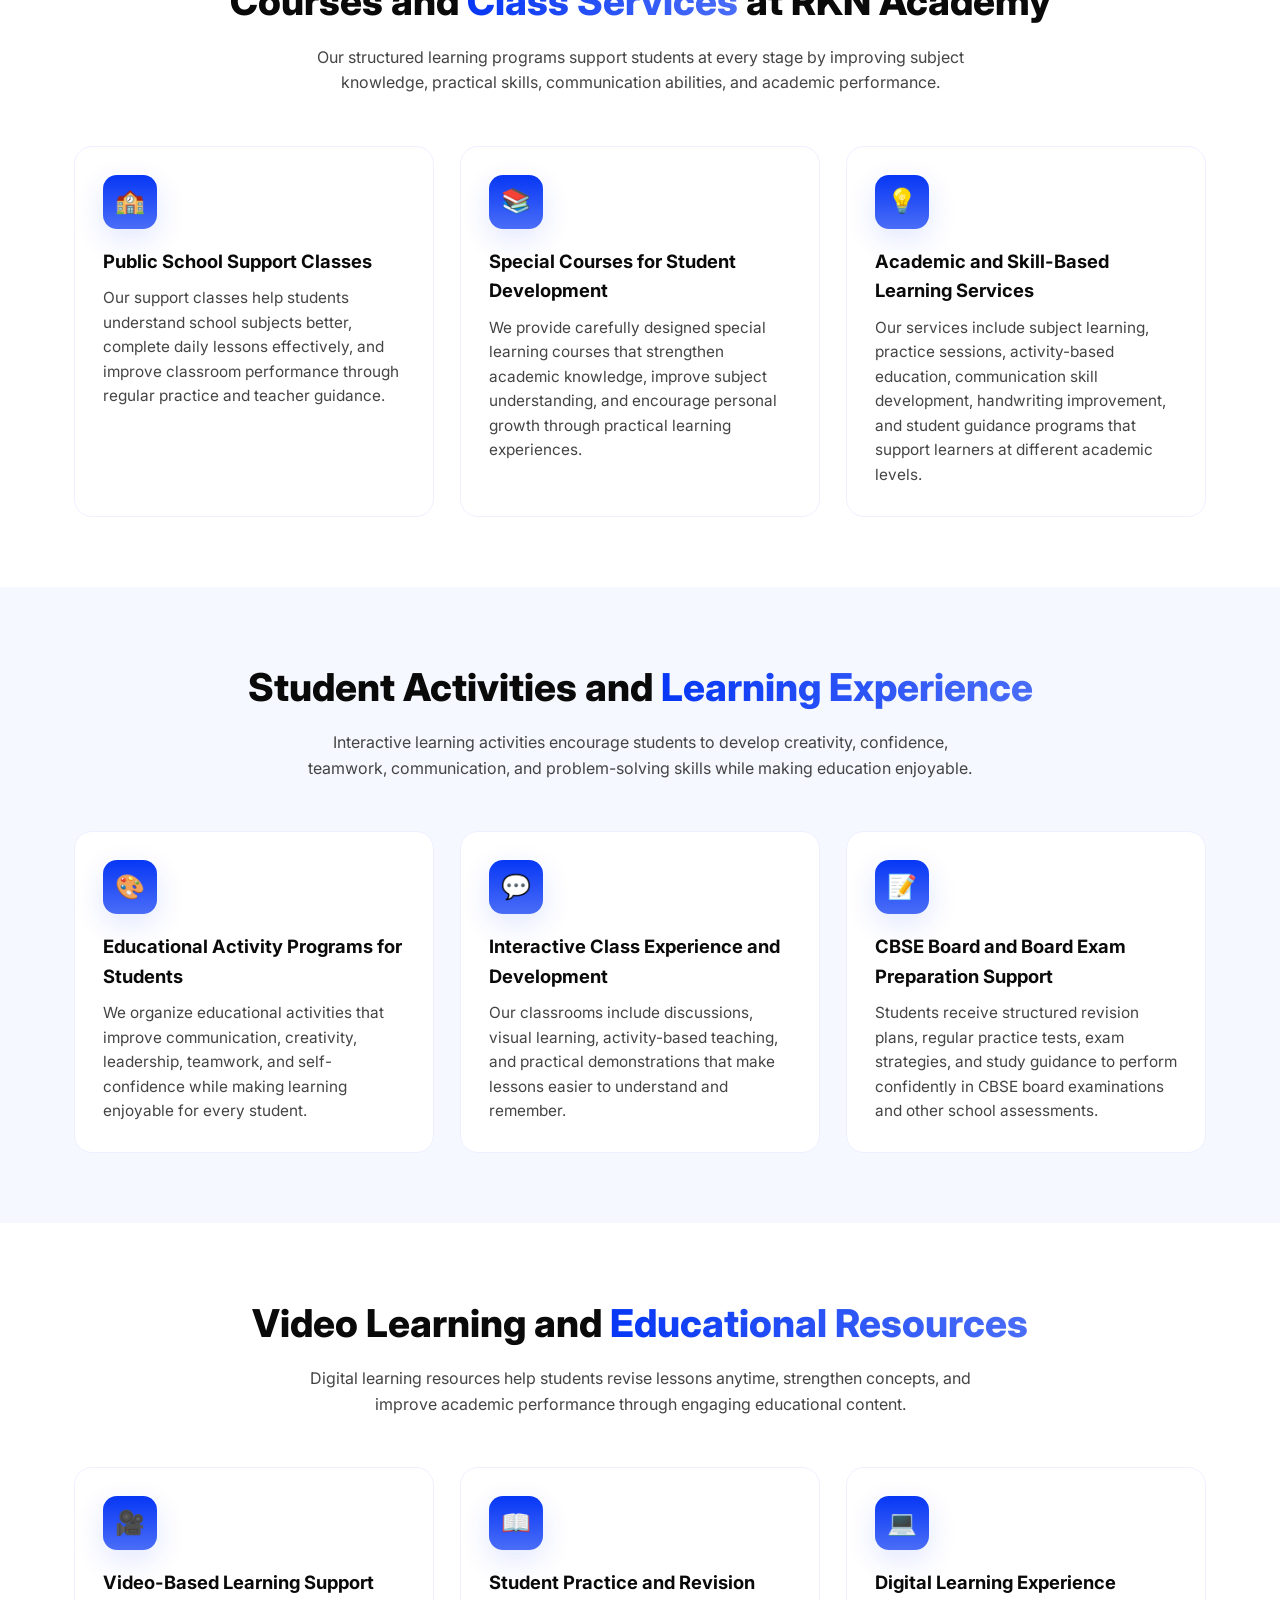
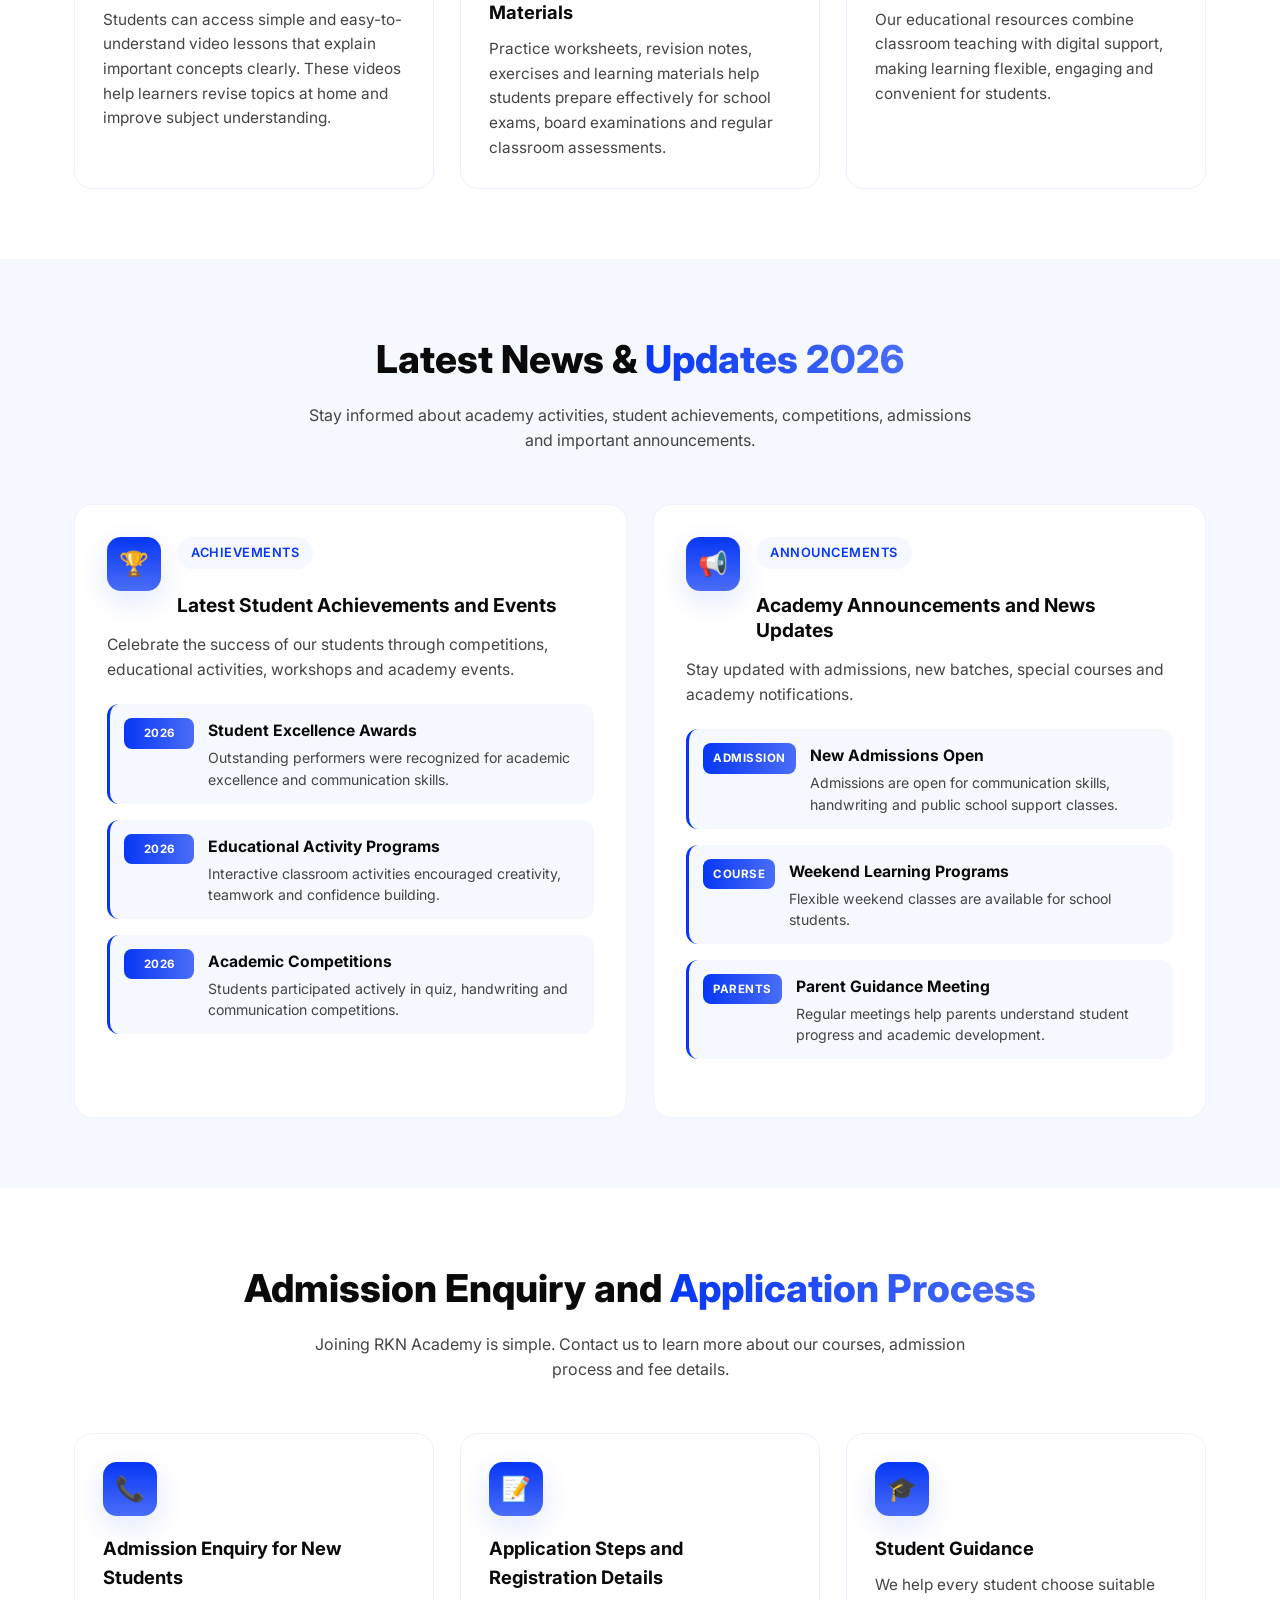
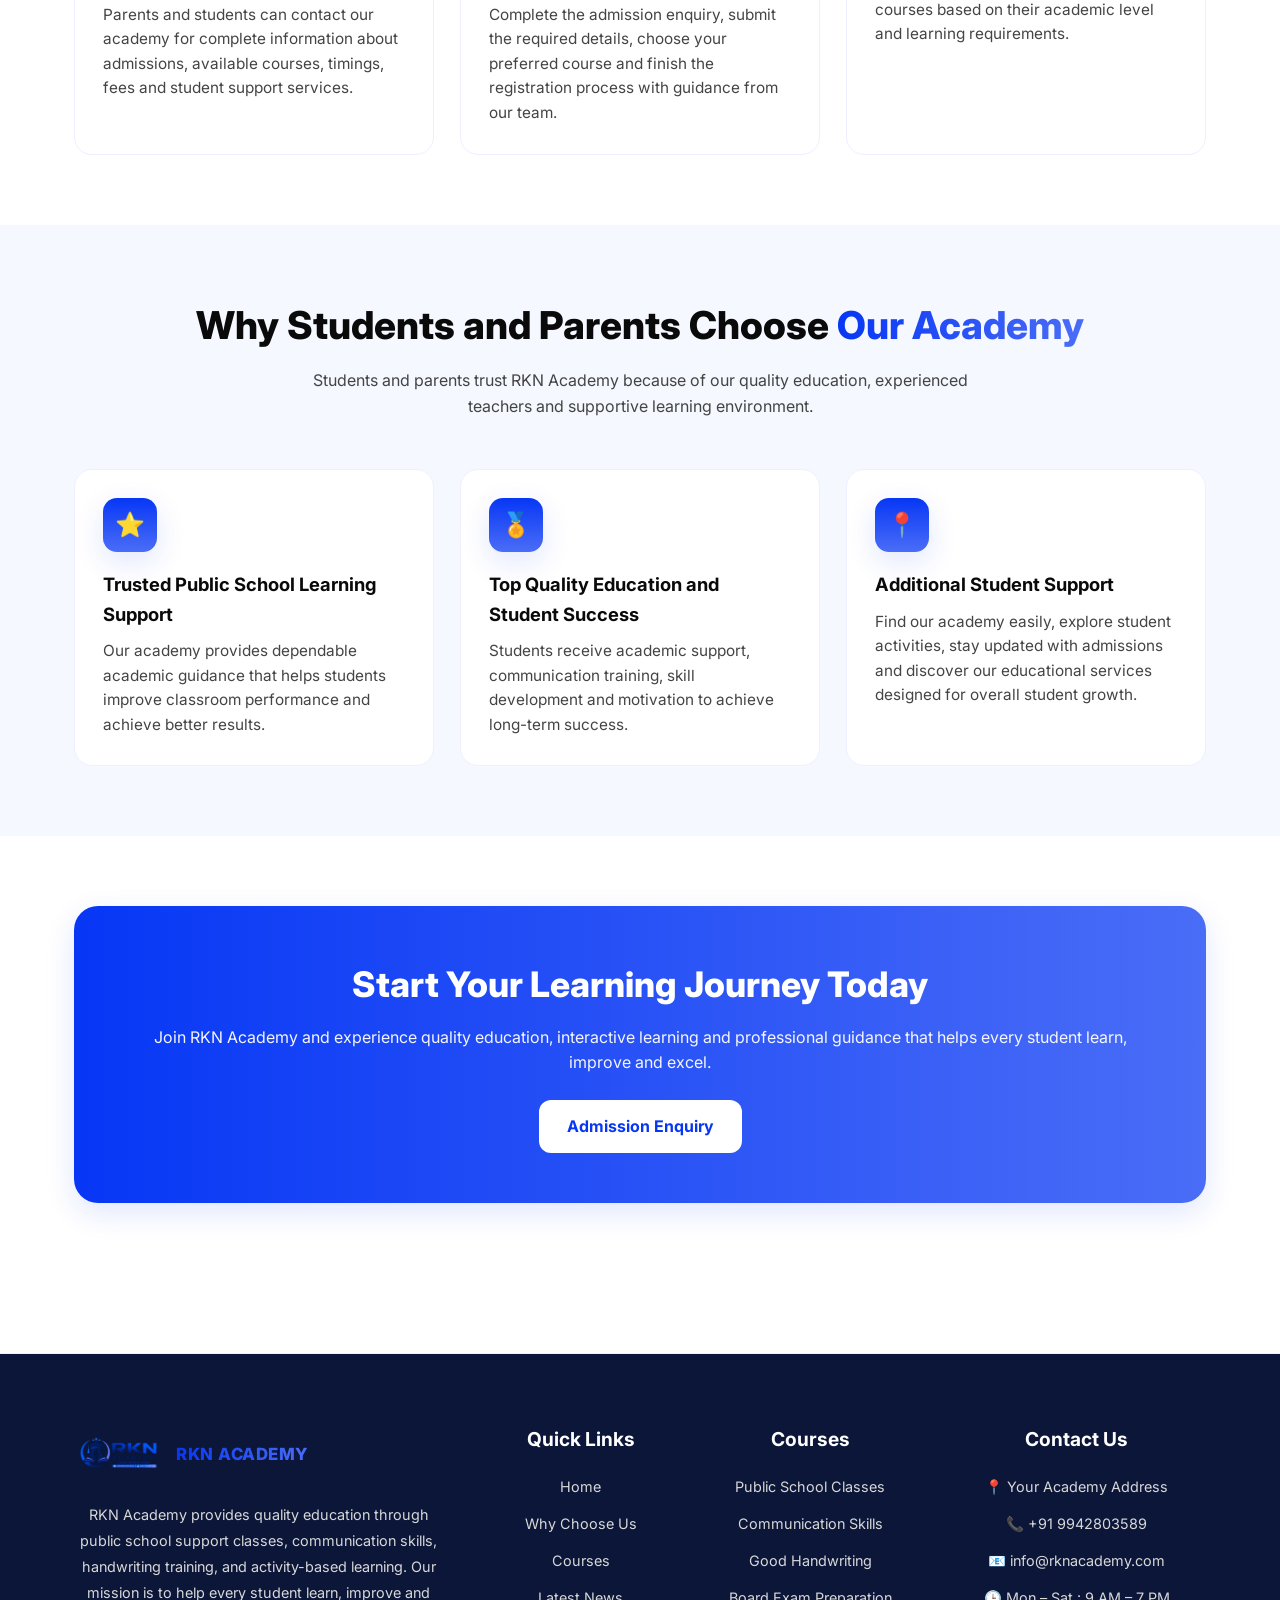
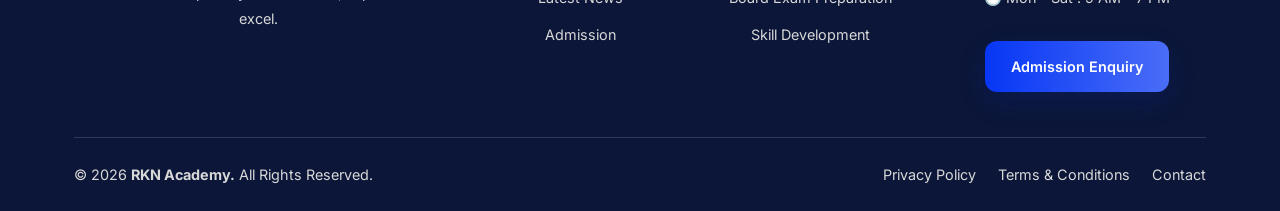
==== commit 4dd85ad5: "Add files via upload" ====
--- a/index.html
+++ b/index.html
@@ -10,19 +10,41 @@
   <link rel="preconnect" href="https://fonts.gstatic.com" crossorigin />
   <link href="https://fonts.googleapis.com/css2?family=Inter:wght@400;500;600;700;800&display=swap" rel="stylesheet" />
   <link rel="stylesheet" href="styles.css" />
+  <link rel="icon" href="/Asset/Fav icon.ico">
+  <!-- Google tag (gtag.js) -->
+<script async src="https://www.googletagmanager.com/gtag/js?id=G-XPMDVC5XB6"></script>
+<script>
+  window.dataLayer = window.dataLayer || [];
+  function gtag(){dataLayer.push(arguments);}
+  gtag('js', new Date());
+
+  gtag('config', 'G-XPMDVC5XB6');
+</script>
+<!-- Google Tag Manager -->
+<script>(function(w,d,s,l,i){w[l]=w[l]||[];w[l].push({'gtm.start':
+new Date().getTime(),event:'gtm.js'});var f=d.getElementsByTagName(s)[0],
+j=d.createElement(s),dl=l!='dataLayer'?'&l='+l:'';j.async=true;j.src=
+'https://www.googletagmanager.com/gtm.js?id='+i+dl;f.parentNode.insertBefore(j,f);
+})(window,document,'script','dataLayer','GTM-PX55VGZ6');</script>
+<!-- End Google Tag Manager -->
 </head>
 <body>
+    <!-- Google Tag Manager (noscript) -->
+<noscript><iframe src="https://www.googletagmanager.com/ns.html?id=GTM-PX55VGZ6"
+height="0" width="0" style="display:none;visibility:hidden"></iframe></noscript>
+<!-- End Google Tag Manager (noscript) -->
   <!-- Navbar -->
   <header class="rkn-nav">
     <div class="rkn-container rkn-nav-inner">
       <a href="#top" class="rkn-brand">
-        <img src="rkn-logo.png" alt="RKN Academy logo" />
+        <img src="Asset/rkn-logo.png" alt="RKN Academy logo" />
         <span class="rkn-brand-text">RKN ACADEMY</span>
       </a>
       <nav class="rkn-nav-links" data-rkn-links>
         <a href="#why">Why Us</a>
         <a href="#courses">Courses</a>
         <a href="#services">Services</a>
+        <a href="contact.html" target="_blank">Contact</a>
         <a href="#contact" class="rkn-cta">Join Now</a>
       </nav>
       <button class="rkn-burger" data-rkn-burger aria-label="Menu">☰</button>
@@ -57,7 +79,7 @@
 
         <div class="rkn-hero-visual rkn-reveal">
             <div class="rkn-glow"></div>
-            <img src="rkn-logo.png" alt="RKN Academy Logo">
+            <img src="Asset/rkn-logo.png" alt="RKN Academy Logo">
         </div>
     </section>
 
@@ -792,7 +814,7 @@
 
                 <div class="rkn-brand">
 
-                    <img src="rkn-logo.png" alt="RKN Academy Logo">
+                    <img src="Asset/rkn-logo.png" alt="RKN Academy Logo">
 
                     <span class="rkn-brand-text">RKN ACADEMY</span>
 
@@ -867,7 +889,7 @@
 
                     <li>📍 Your Academy Address</li>
 
-                    <li>📞 +91 </li>
+                    <li>📞 +91 9942803589 </li>
 
                     <li>📧 info@rknacademy.com</li>
 
--- a/styles.css
+++ b/styles.css
@@ -550,4 +550,192 @@
 
 }
 
-}+}
+
+/* RKN Academy — Contact page styles.
+   Uses tokens from the main styles.css (--rkn-*). Load after styles.css. */
+
+/* Contact hero — single column, centered */
+.rkn-contact-hero {
+  grid-template-columns: 1fr;
+  text-align: center;
+  padding: 70px 0 60px;
+}
+.rkn-contact-hero p {
+  margin-left: auto;
+  margin-right: auto;
+}
+.rkn-contact-hero .rkn-hero-actions {
+  justify-content: center;
+}
+
+/* Contact info cards */
+.rkn-contact-grid {
+  display: grid;
+  grid-template-columns: repeat(3, 1fr);
+  gap: 26px;
+}
+.rkn-contact-card {
+  background: #fff;
+  border: 1px solid #eef0ff;
+  border-radius: 18px;
+  padding: 28px;
+  display: flex;
+  flex-direction: column;
+  align-items: flex-start;
+  transition: transform 0.3s, box-shadow 0.3s, border-color 0.3s;
+  position: relative;
+  overflow: hidden;
+  color: inherit;
+}
+.rkn-contact-card::before {
+  content: "";
+  position: absolute;
+  top: 0; left: 0; right: 0;
+  height: 4px;
+  background: var(--rkn-gradient-h);
+  transform: scaleX(0);
+  transform-origin: left;
+  transition: transform 0.35s;
+}
+.rkn-contact-card:hover {
+  transform: translateY(-6px);
+  box-shadow: var(--rkn-shadow);
+  border-color: #c9d3ff;
+}
+.rkn-contact-card:hover::before { transform: scaleX(1); }
+.rkn-contact-card h3 {
+  font-size: 1.1rem;
+  font-weight: 700;
+  margin-bottom: 8px;
+  color: var(--rkn-text);
+}
+.rkn-contact-card p {
+  color: var(--rkn-muted);
+  font-size: 0.96rem;
+}
+
+.rkn-note {
+  text-align: center;
+  margin-top: 36px;
+  color: var(--rkn-muted);
+  max-width: 720px;
+  margin-left: auto;
+  margin-right: auto;
+}
+
+/* FAQ */
+.rkn-faq {
+  max-width: 820px;
+  margin: 0 auto;
+  display: flex;
+  flex-direction: column;
+  gap: 14px;
+}
+.rkn-faq-item {
+  background: #fff;
+  border: 1px solid #eef0ff;
+  border-radius: 14px;
+  padding: 4px 22px;
+  transition: box-shadow 0.3s, border-color 0.3s;
+}
+.rkn-faq-item[open] {
+  box-shadow: var(--rkn-shadow);
+  border-color: #c9d3ff;
+}
+.rkn-faq-item summary {
+  list-style: none;
+  cursor: pointer;
+  font-weight: 600;
+  color: var(--rkn-text);
+  padding: 18px 0;
+  display: flex;
+  justify-content: space-between;
+  align-items: center;
+  gap: 16px;
+}
+.rkn-faq-item summary::-webkit-details-marker { display: none; }
+.rkn-faq-item summary::after {
+  content: "+";
+  font-size: 1.4rem;
+  font-weight: 700;
+  color: var(--rkn-blue-1);
+  transition: transform 0.25s;
+}
+.rkn-faq-item[open] summary::after {
+  content: "–";
+  transform: rotate(180deg);
+}
+.rkn-faq-item p {
+  color: var(--rkn-muted);
+  padding: 0 0 18px;
+  font-size: 0.98rem;
+}
+
+/* Enquiry form */
+.rkn-form {
+  max-width: 820px;
+  margin: 0 auto;
+  background: #fff;
+  border: 1px solid #eef0ff;
+  border-radius: 20px;
+  padding: 36px;
+  box-shadow: var(--rkn-shadow);
+}
+.rkn-form-row {
+  display: grid;
+  grid-template-columns: 1fr 1fr;
+  gap: 18px;
+  margin-bottom: 18px;
+}
+.rkn-field {
+  display: flex;
+  flex-direction: column;
+  margin-bottom: 18px;
+}
+.rkn-field label {
+  font-weight: 600;
+  color: var(--rkn-text);
+  margin-bottom: 8px;
+  font-size: 0.92rem;
+}
+.rkn-field input,
+.rkn-field select,
+.rkn-field textarea {
+  font-family: inherit;
+  font-size: 1rem;
+  color: var(--rkn-text);
+  background: var(--rkn-surface);
+  border: 1px solid #eef0ff;
+  border-radius: 12px;
+  padding: 12px 14px;
+  transition: border-color 0.2s, box-shadow 0.2s, background 0.2s;
+  width: 100%;
+}
+.rkn-field input:focus,
+.rkn-field select:focus,
+.rkn-field textarea:focus {
+  outline: none;
+  border-color: var(--rkn-blue-1);
+  background: #fff;
+  box-shadow: 0 0 0 4px rgba(7, 55, 245, 0.12);
+}
+.rkn-field textarea { resize: vertical; }
+
+.rkn-form-status {
+  margin-top: 14px;
+  font-size: 0.95rem;
+  color: var(--rkn-blue-1);
+  font-weight: 600;
+  min-height: 1.2em;
+}
+
+/* Responsive */
+@media (max-width: 900px) {
+  .rkn-contact-grid { grid-template-columns: 1fr 1fr; }
+  .rkn-form-row { grid-template-columns: 1fr; }
+}
+@media (max-width: 600px) {
+  .rkn-contact-grid { grid-template-columns: 1fr; }
+  .rkn-form { padding: 26px; }
+}
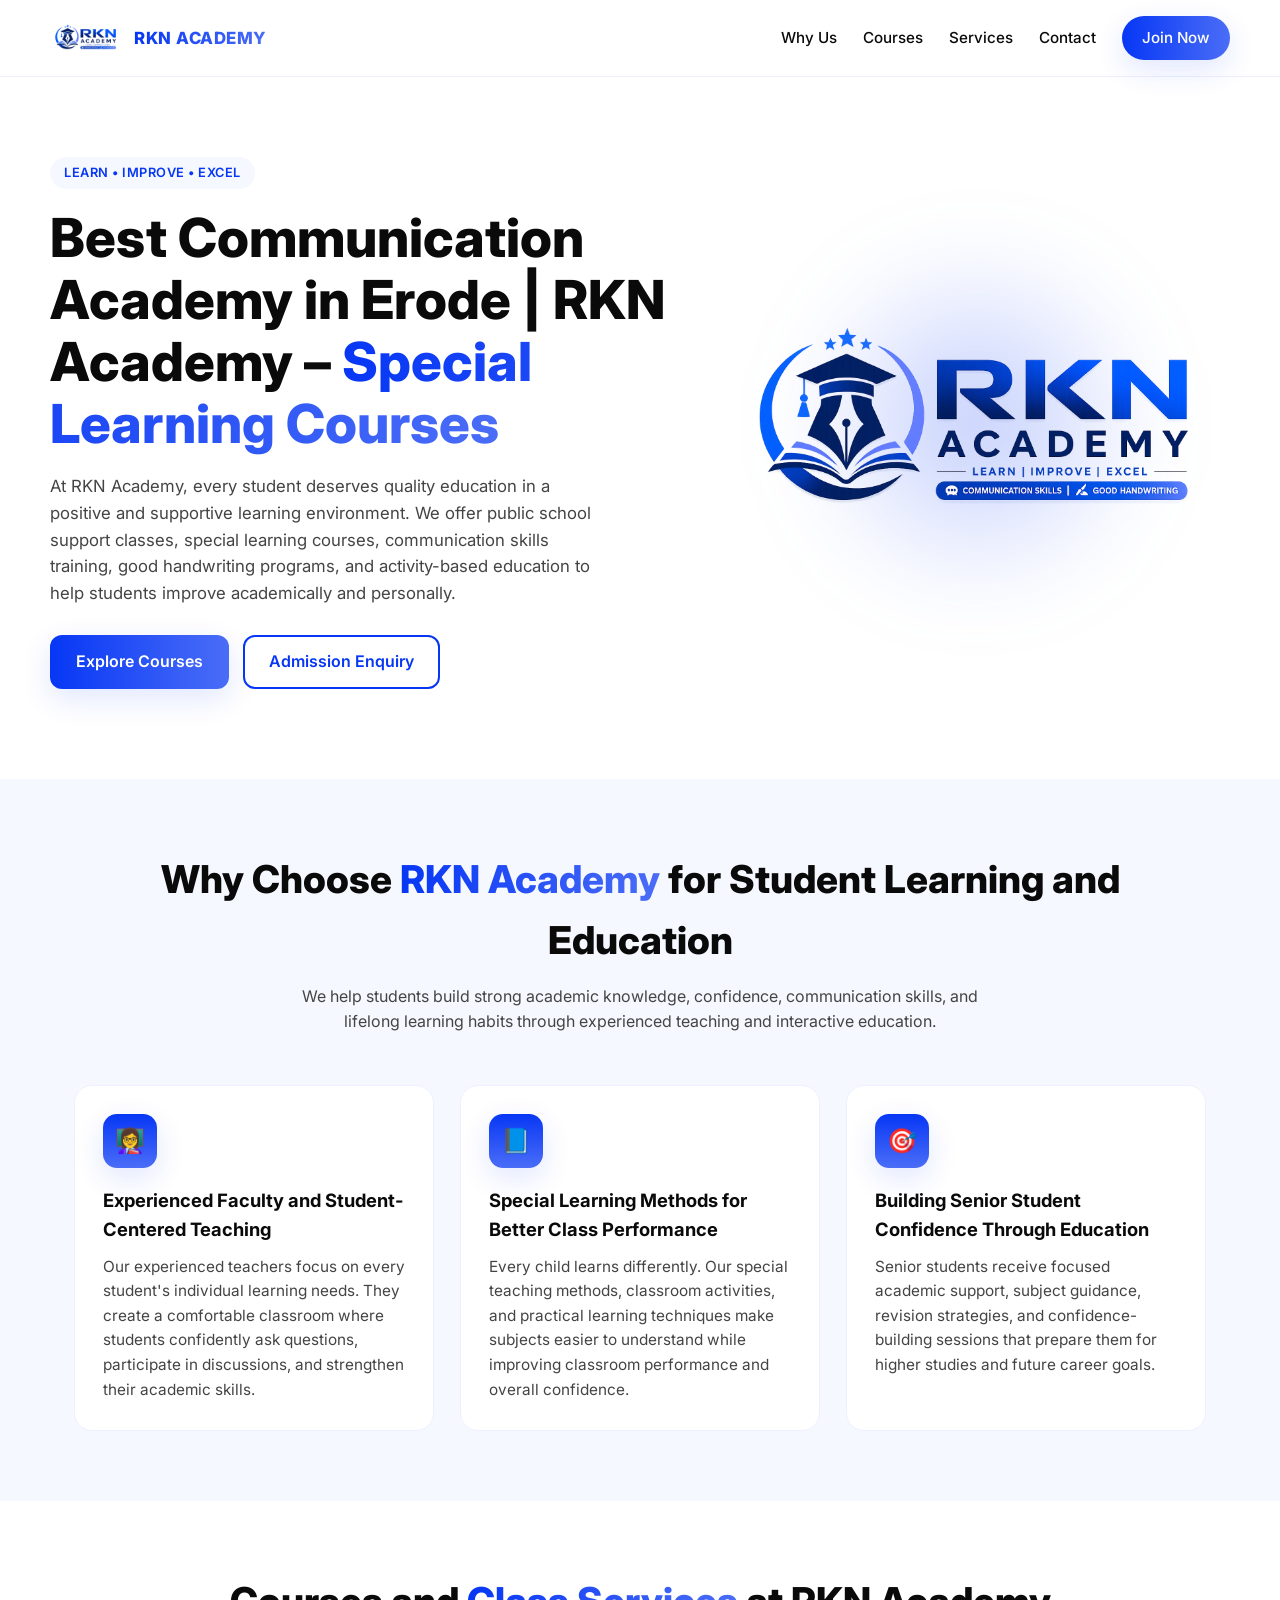
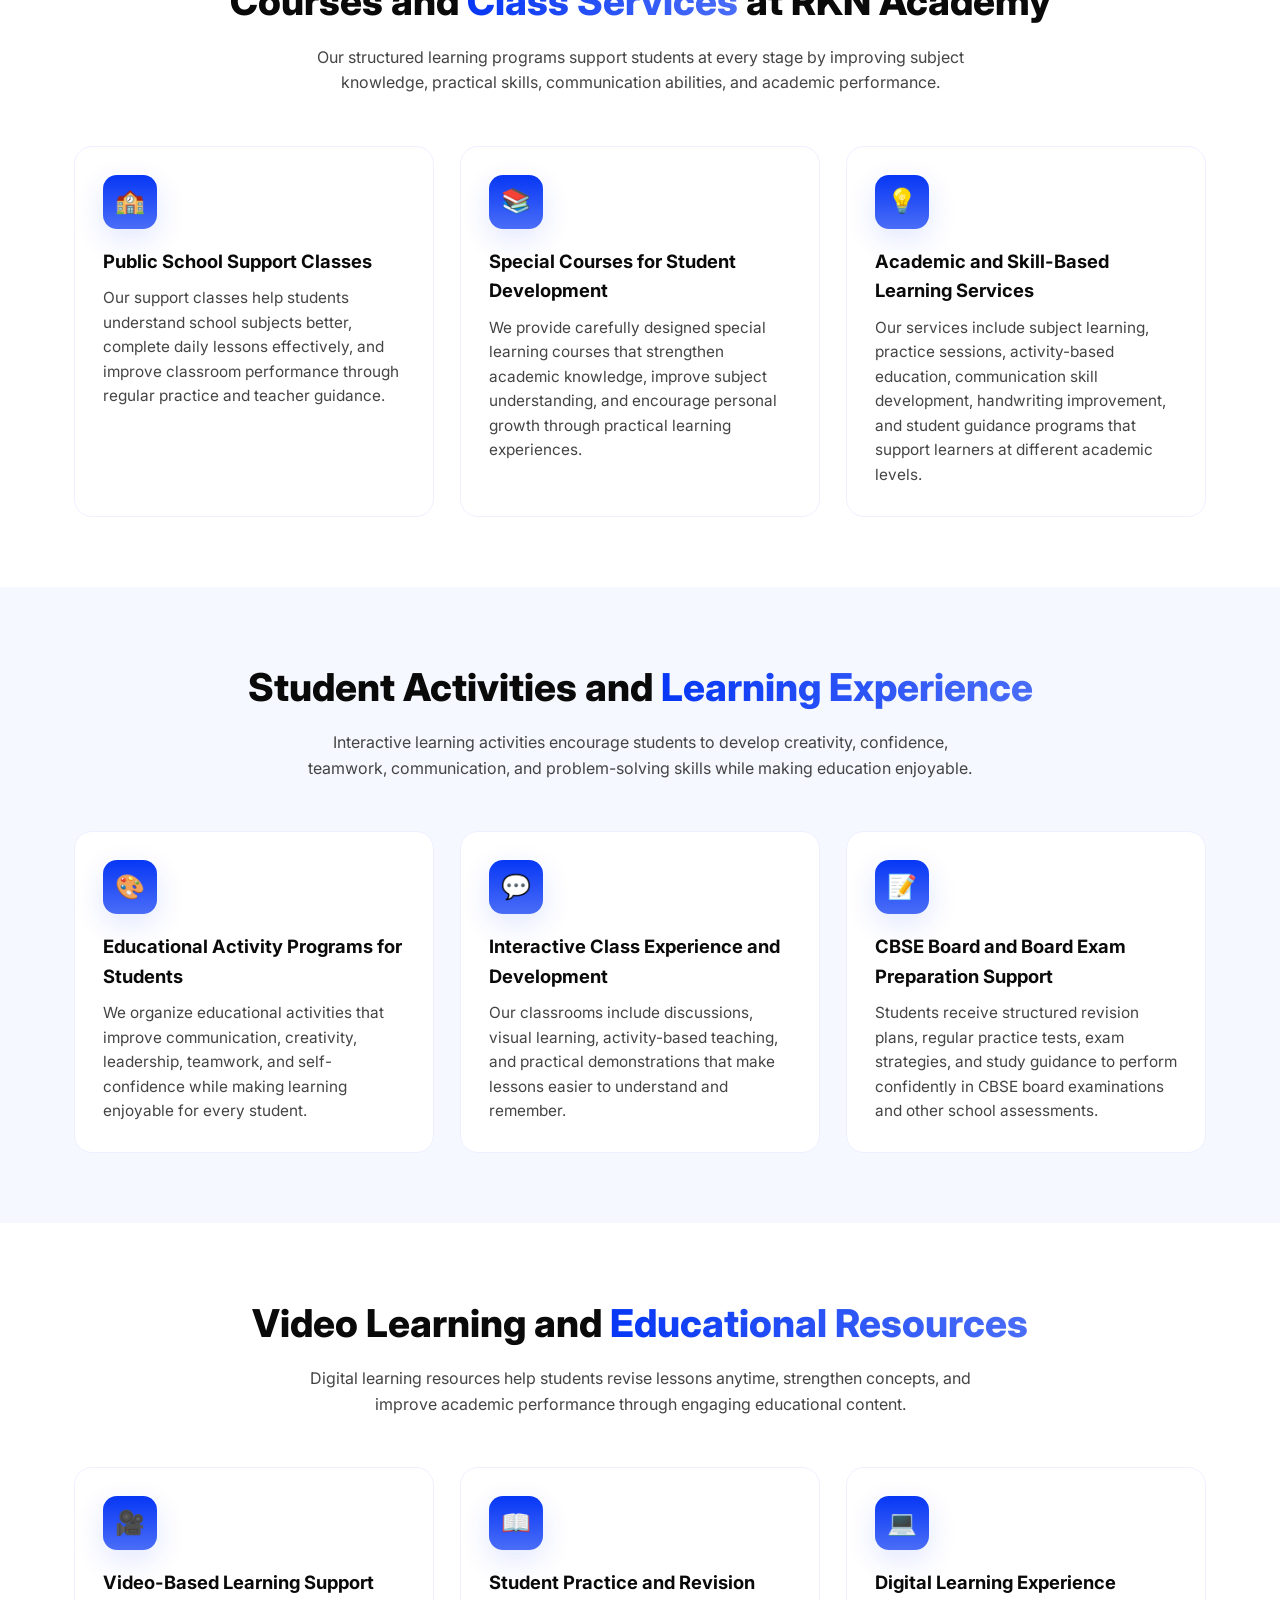
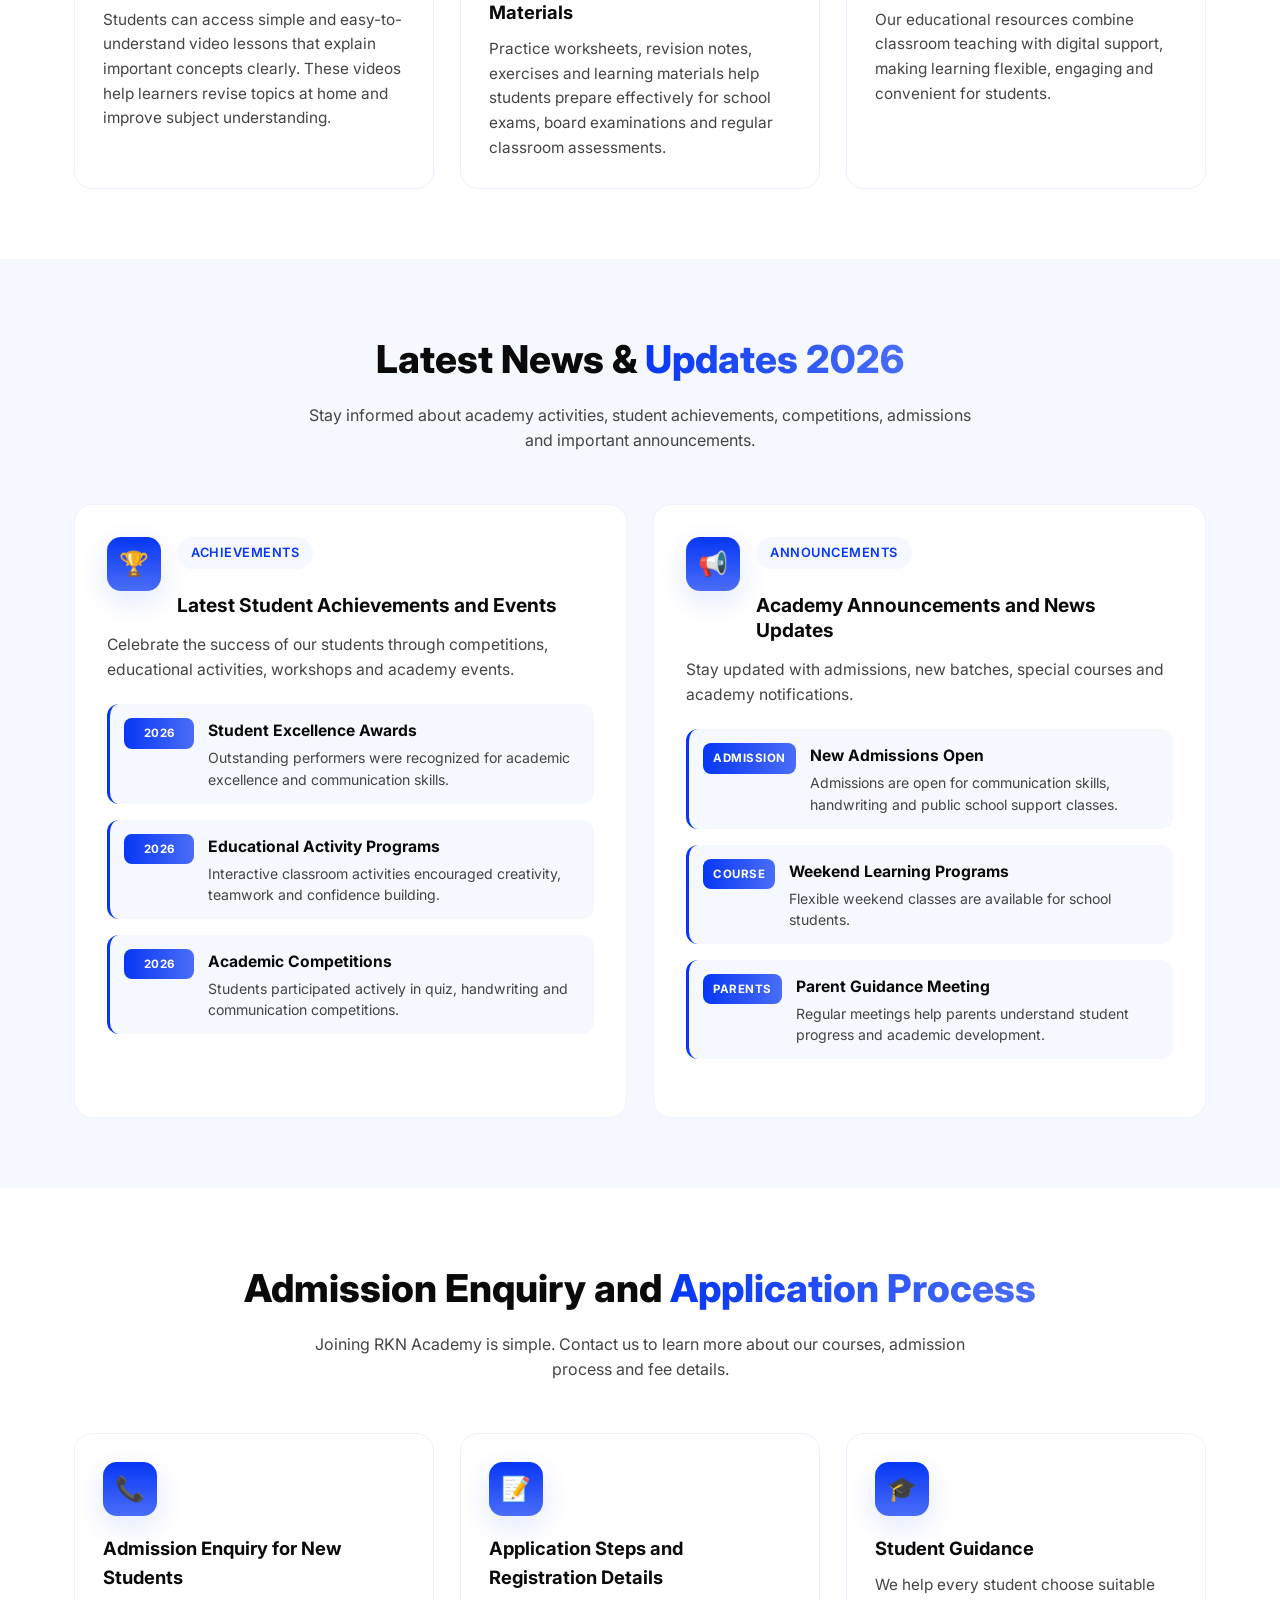
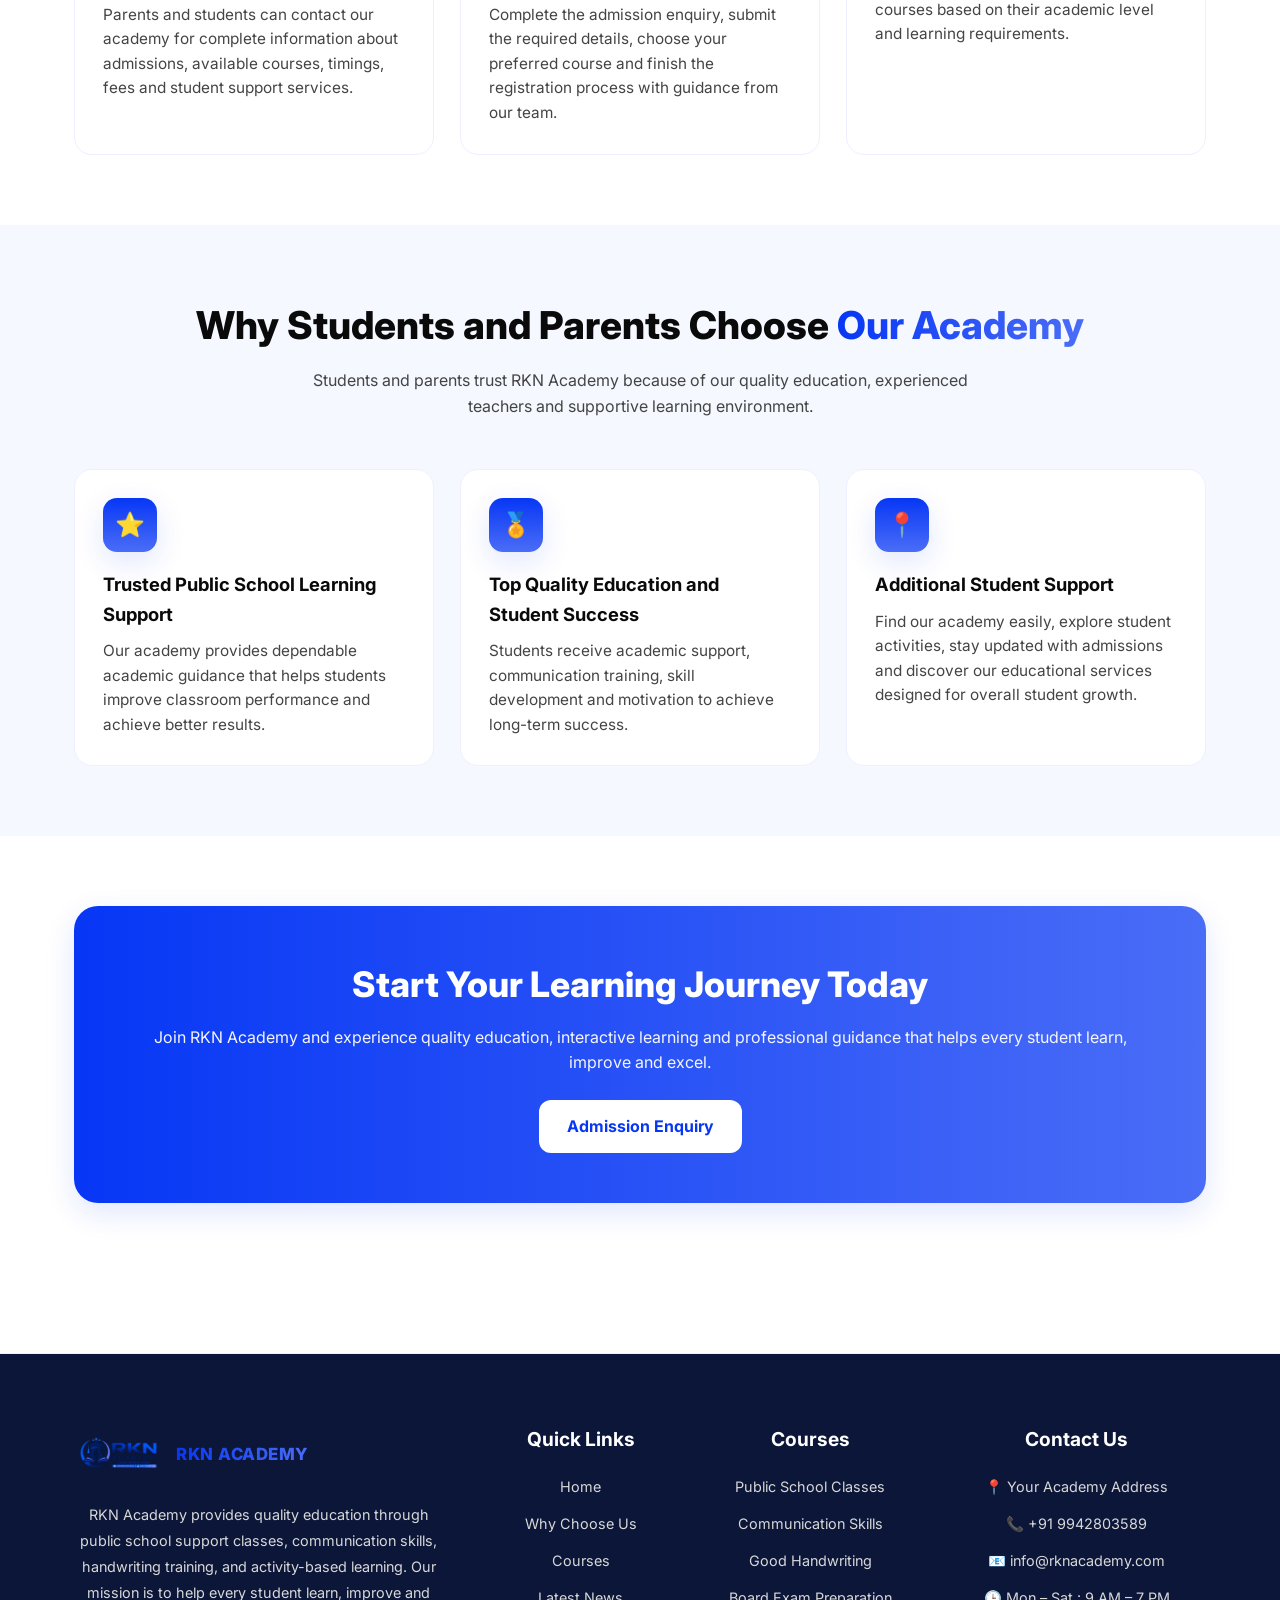
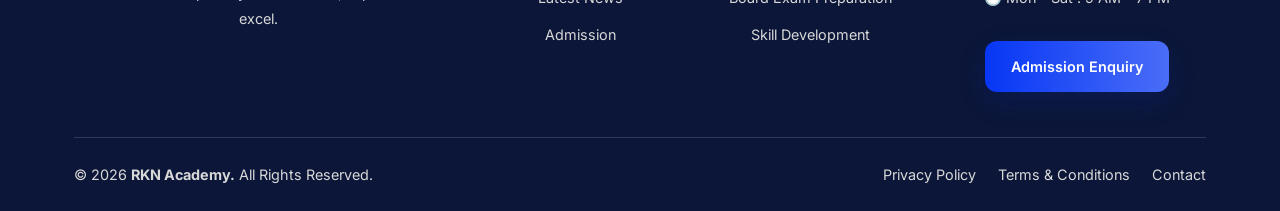
==== commit ce0334e0: "Add files via upload" ====
--- a/index.html
+++ b/index.html
@@ -59,8 +59,9 @@
             <span class="rkn-eyebrow">Learn • Improve • Excel</span>
 
             <h1>
-                RKN Academy – <span class="rkn-grad">Special Learning Courses</span> and Public School Classes for Better Education
-            </h1>
+  Best Communication Academy in Erode | RKN Academy –
+  <span class="rkn-grad">Special Learning Courses</span>
+</h1>
 
             <p>
                 At RKN Academy, every student deserves quality education in a positive and supportive learning environment.
